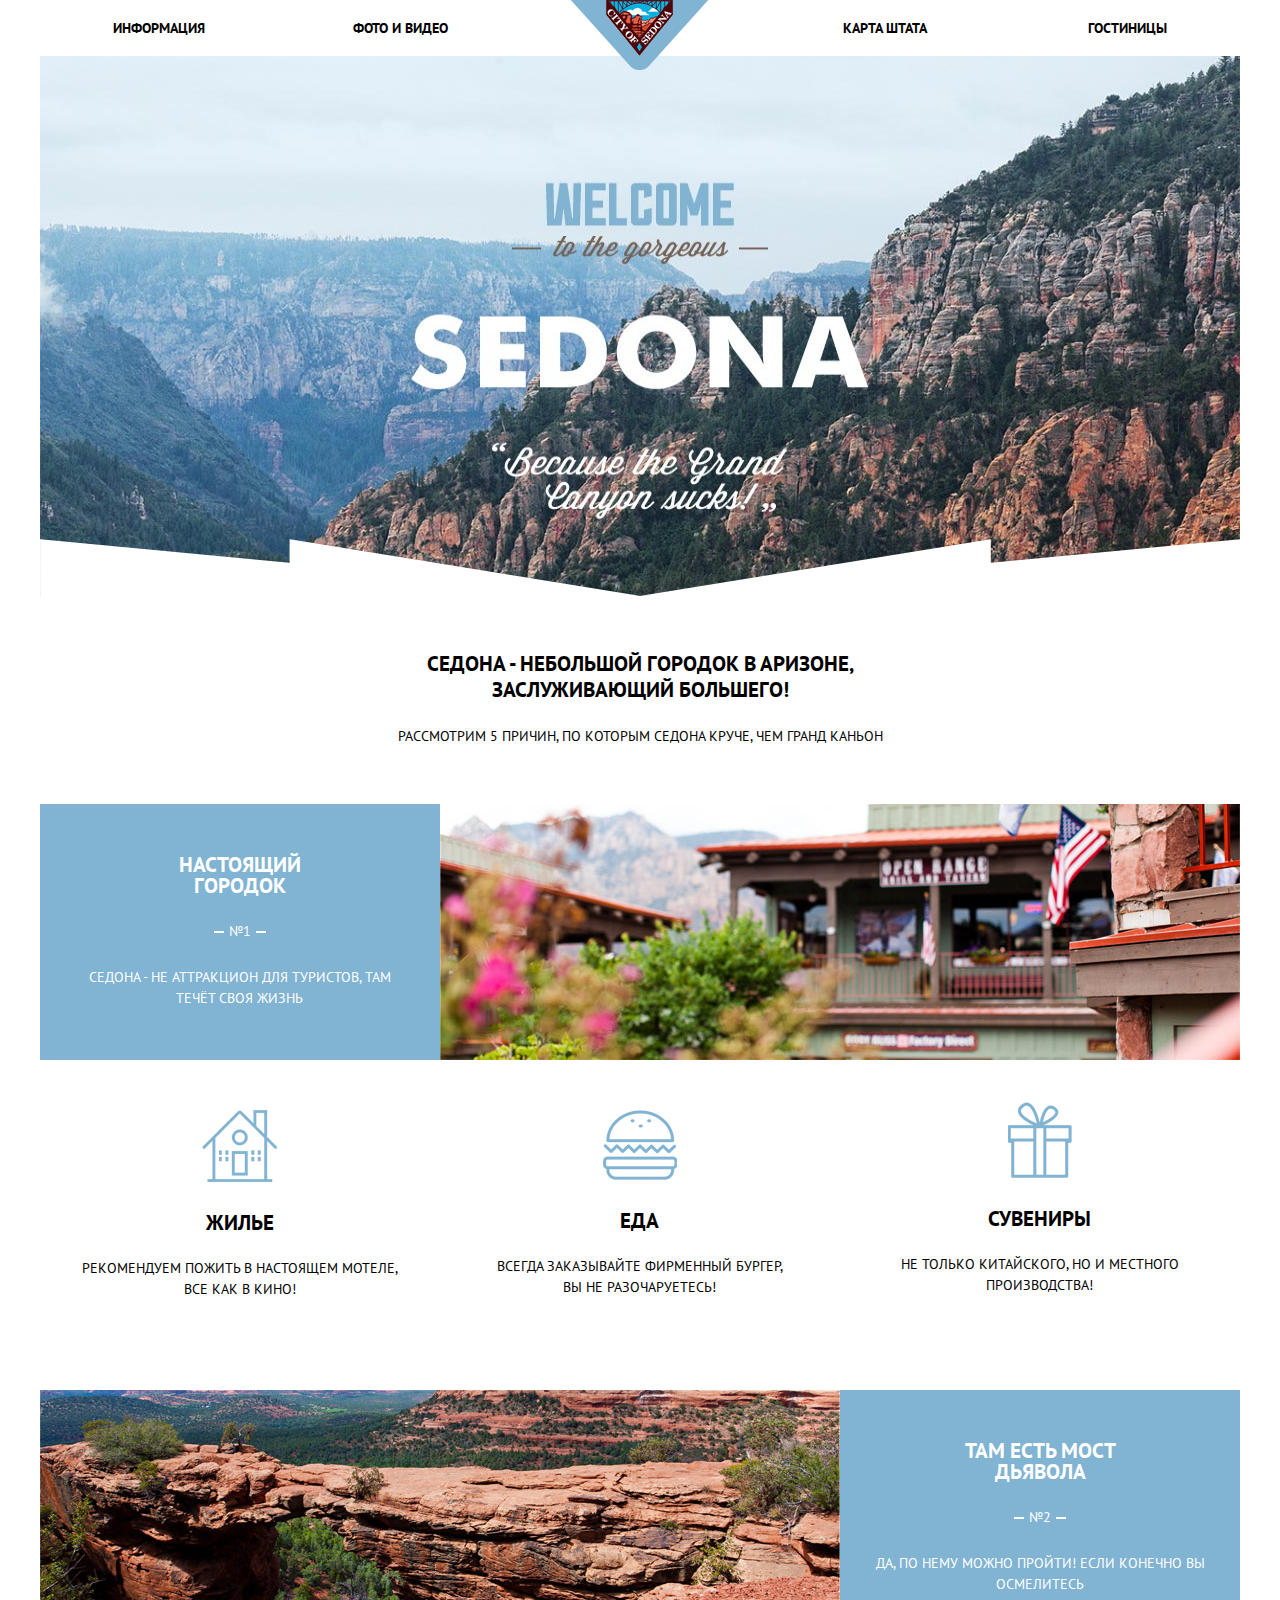
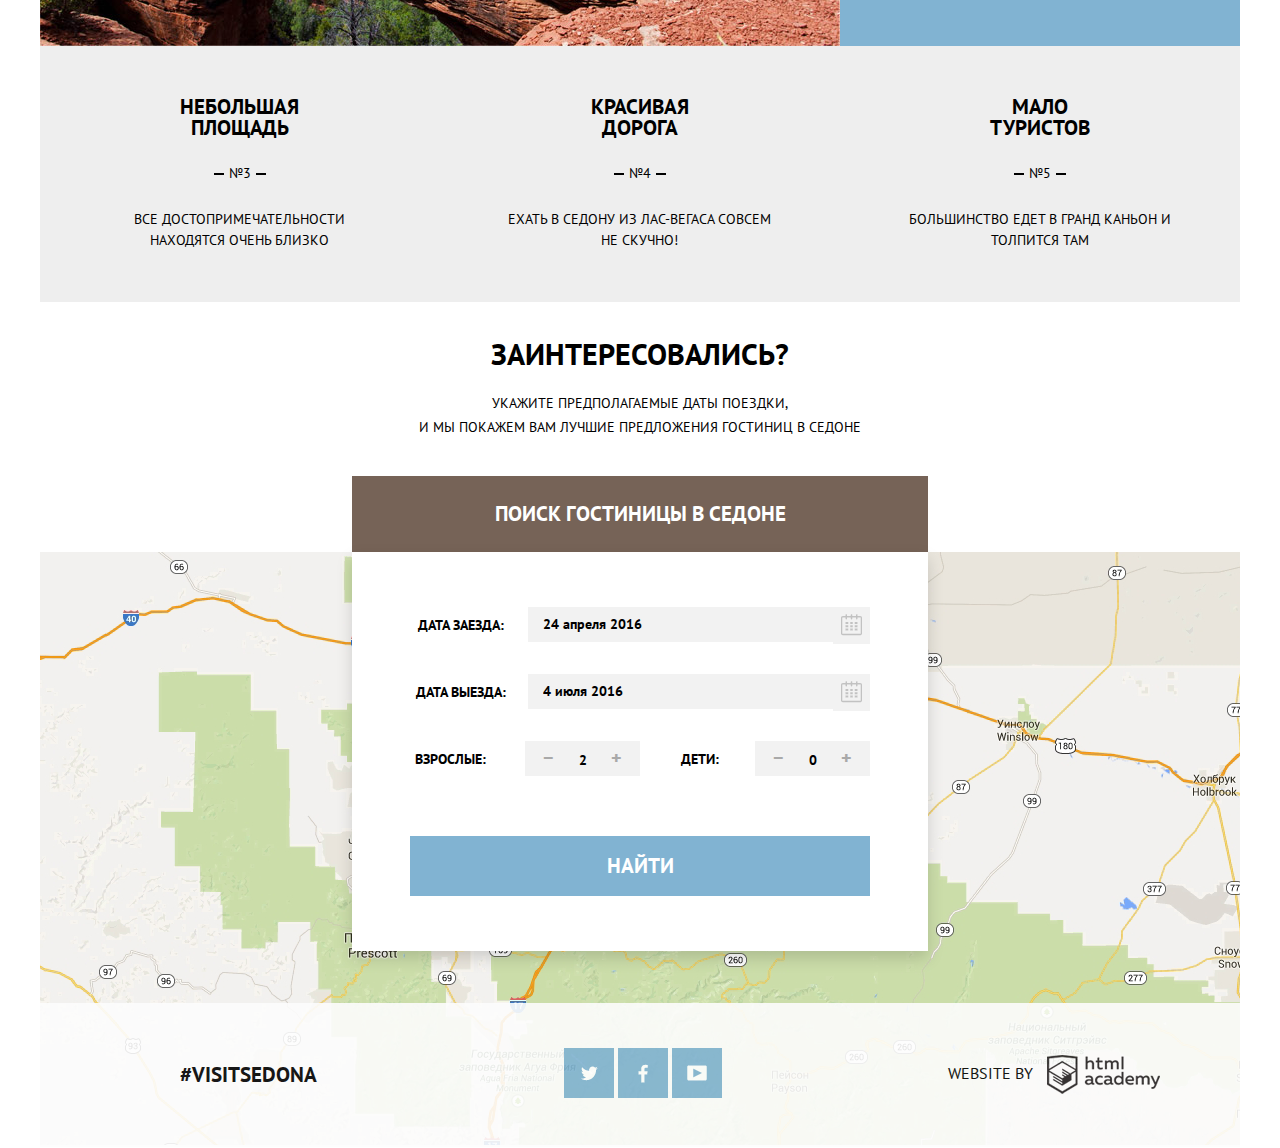
==== index.html @ 9f989c78 "Добавлены декоративные элементы для hotels.html" ====
<!DOCTYPE html>
<html lang="ru">

<head>
  <meta charset="utf-8">
  <title>Sedona</title>
  <link href="https://fonts.googleapis.com/css?family=Open+Sans|PT+Sans" rel="stylesheet">
  <link rel="stylesheet" href="css/normalize.css">
  <link rel="stylesheet" href="css/style.css">
</head>

<body>
  <div class="page-maincontainer">
    <header>
      <div class="navigation clearfix">
        <ul>
          <li>
            <a href="#">Информация</a>
          </li>
          <li>
            <a href="#">Фото и видео</a>
          </li>
          <li>
            <a href="hotels.html">Гостиницы</a>
          </li>
          <li>
            <a href="#">Карта штата</a>
          </li>
        </ul>
      </div>
      <div class="top-logo">
        <a href="index.html" title="Sedona">
          <img src="img/top-logo.png" width="138" height="70" alt="Sedona">
        </a>
      </div>
    </header>

    <main>
      <div class="sedona-bg">
        <img class="main-bg" src="img/bg-sedona.jpg" alt="Sedona" width="1200" height="540">
        <div class="white-mask">
          <img src="img/white-mask.png" alt="" width="1200" height="57">
        </div>
      </div>
      <div class="container">
        <h1>Седона - небольшой городок в Аризоне, заслуживающий большего!</h1>
        <p>Рассмотрим 5 причин, по которым Седона круче, чем Гранд Каньон</p>
      </div>

      <div class="reasons-block">
        <div class="row clearfix">
          <div class="block city-block">
            <h2>Настоящий городок</h2>
                <div class="reason">
                    <span class="res-number">№1</span>
                </div>
            <p>Седона - не аттракцион для туристов, там течёт своя жизнь</p>
          </div>
          <div class="city-pic">

            <img src="img/true-city.jpg" alt="Ture City" width="800" height="256">
          </div>
        </div>

        <div class="row clearfix">
          <div class="block app-block">
            <h2>Жилье</h2>
            <p>Рекомендуем пожить в настоящем мотеле, все как в кино!</p>
          </div>
          <div class="block food-block">
            <h2>Еда</h2>
            <p>Всегда заказывайте фирменный бургер, Вы не разочаруетесь!</p>
          </div>
          <div class="block memento-block">
            <h2>Сувениры</h2>
            <p>Не только китайского, но и местного производства!</p>
          </div>
        </div>

        <div class="row clearfix">
          <div class="bridge-pic">
            <img src="img/bridge.jpg" alt="Devil's bridge" width="800" height="256">
          </div>
          <div class="block devil-block">
            <h2>Там есть мост дьявола</h2>
            <div class="reason">
                    <span class="res-number">№2</span>
                </div>
            <p>Да, по нему можно пройти! Если конечно Вы осмелитесь</p>
          </div>
        </div>

        <div class="row clearfix block-gray">
          <div class="block reason-3">
            <h2>Небольшая площадь</h2>
            <div class="reason">
                    <span class="res-number">№3</span>
                </div>
            <p>Все достопримечательности находятся очень близко</p>
          </div>
          <div class="block reason-4">
            <h2>Красивая дорога</h2>
            <div class="reason">
                    <span class="res-number">№4</span>
                </div>
            <p>Ехать в Седону из Лас-Вегаса совсем не скучно!</p>
          </div>
          <div class="block reason-5">
            <h2>Мало туристов</h2>
            <div class="reason">
                    <span class="res-number">№5</span>
                </div>
            <p>Большинство едет в Гранд Каньон и толпится там</p>
          </div>
        </div>
      </div>

      <div class="search-form">
        <h2>Заинтересовались?</h2>
        <p>Укажите предполагаемые даты поездки,
          <br> и мы покажем вам лучшие предложения гостиниц в Седоне</p>
        <div class="form">
          <a class="search-btn" href="#">Поиск гостиницы в Седоне</a>
          <div class="true-form ">
            <form action="#" method="post">
              <div class="arrival clearfix">
                <label for="arriv">Дата заезда:</label>
                <div class="calendar"></div>
                <input id="arriv" type="number" placeholder="24 апреля 2016">
                
              </div>
              <div class="departure clearfix">
                <label for="depart">Дата выезда:</label>
                <div class="calendar"></div>
                <input id="depart" type="number" placeholder="4 июля 2016">
              </div>
              <div class="type-blck clearfix">
                <div class="left-type clearfix">
                  <label for="adult">Взрослые:</label>
                  <div class="number-block">
                    <button class="minus" type="button">&minus;</button>
                    <input id="adult" type="number" placeholder="2">
                    <button class="plus" type="button">&plus;</button>
                  </div>
                </div>
                <div class="right-type">
                  <label for="child">Дети:</label>
                  <div class="number-block">
                    <button class="minus" type="button">&minus;</button>
                    <input id="child" type="number" placeholder="0">
                    <button class="plus" type="button">&plus;</button>
                  </div>
                </div>
              </div>
              <input type="submit" value="Найти">
            </form>
          </div>
        </div>
      </div>
      <div class="map">
        <img src="img/map.png" alt="Sedona-map" width="1200" height="593">
      </div>
    </main>

    <footer>
      <div class="pos-block">
        <div class="fot-block visit">
          <a href="index.html">#visitsedona</a>
        </div>
        <div class="fot-block social">
          <a class="soc-btn twit" href="#" title="Twitter"></a>
          <a class="soc-btn face" href="#" title="Facebook"></a>
          <a class="soc-btn you" href="#" title="Youtube"></a>
        </div>
        <div class="fot-block dev-team">
          <span class="web-by">Website by</span>
          <a href="https://htmlacademy.ru/">
            <img src="img/academy-logo.png" alt="html academy" width="113" height="39">
          </a>
        </div>
      </div>
    </footer>


</body>

</html>
---- css/style.css ----
body,
h1,
h2,
h3 {
  color: #000;
  text-transform: uppercase;
  font-family: 'PT Sans', "Helvetica", "Arial", sans-serif;
}

ul {
  padding: 0;
  margin: 0;
}


/*Верхняя панель навигации*/

.page-maincontainer {
  width: 1200px;
  margin: 0 auto;
}

header {
  background: #ffffff;
  position: relative;
  h
}

.navigation ul {
  padding: 0;
  margin: 0;
}

.navigation li {
  list-style: none;
  display: inline-block;
  padding-top: 15px;
  padding-bottom: 15px;
}

.navigation li:nth-child(1),
.navigation li:nth-child(2) {
  width: 240px;
  float: left;
  text-align: left;
}

.navigation li:nth-child(3),
.navigation li:nth-child(4) {
  width: 240px;
  float: right;
  text-align: right;
}

.navigation li:first-child {
  margin-left: 73px;
}

.navigation li:nth-child(3) {
  margin-right: 73px;
}

.navigation a {
  font-size: 14px;
  line-height: 26px;
  color: #000;
  text-decoration: none;
  font-weight: bold;
}

.navigation a:hover {
  color: #81b3d2;
}

.navigation a:active {
  color: #b2b2b2
}

header .top-logo {
  position: absolute;
  top: 0;
  left: 50%;
  margin-left: -69px;
  z-index: 2;
}


/*Оформление основного блока*/

.sedona-bg {
  position: relative;
  width: 100%;
  height: 540px;
}

.sedona-bg .main-bg {
  width: 100%;
  height: 540px;
}

.sedona-bg .white-mask {
  position: absolute;
  bottom: 0px;
  width: 100%;
  height: 57px;
  z-index: 23;
}

.container {
  width: 100%;
  text-align: center;
  margin-top: 55px;
  margin-bottom: 55px;
}

.container h1 {
  font-size: 21px;
  line-height: 26px;
  width: 500px;
  margin: 0 auto;
  margin-bottom: 20px;
}

.container p {
  font-size: 14px;
  line-height: 26px;
}

.row {
  width: 100%;
}

.clearfix::after {
  content: "";
  display: table;
  clear: both;
}

.block {
  width: 33.33%;
  float: left;
  text-align: center;
  min-height: 256px;
}

.city-block {
  width: 33.33%;
  float: left;
  text-align: center;
  background-color: #81b3d2;
  color: #fff;
  min-height: 256px;
}

.block h2 {
  width: 150px;
  font-size: 21px;
  line-height: 21px;
  margin: 0 auto;
  margin-top: 50px;
  margin-bottom: 25px;
}

.app-block h2::before,
.food-block h2::before,
.memento-block h2::before {
  content: '';
  display: block;
  margin: 0 auto;
  margin-bottom: 30px;
  vertical-align: middle;
}

.app-block h2::before {
  width: 75px;
  height: 72px;
  background-image: url(../img/house.png);
}

.food-block h2::before {
  width: 74px;
  height: 70px;
  background-image: url(../img/burger.png);
}

.memento-block h2::before {
  width: 64px;
  height: 76px;
  background-image: url(../img/souvenir.png);
}

.memento-block h2 {
  margin-top: 42px;
}

.app-block {
  margin-bottom: 74px;
}

.city-block h2 {
  color: #fff;
  margin-top: 50px;
}

.block .reason {
  margin-bottom: 25px;
  font-size: 14px;
  line-height: 21px;
}

.reason .res-number {
  position: relative;
  display: inline;
  margin: 0px;
  padding: 0px 5px;
}

.reason .res-number::before,
.reason .res-number::after {
  content: '';
  position: absolute;
  top: 50%;
  height: 2px;
  width: 10px;
  background-color: #fff;
}

.reason .res-number::before {
  right: 100%;
}

.reason .res-number::after {
  left: 100%;
}

.reason-3 .res-number::after,
.reason-3 .res-number::before {
  background-color: #000;
}

.reason-4 .res-number::after,
.reason-4 .res-number::before {
  background-color: #000;
}

.reason-5 .res-number::after,
.reason-5 .res-number::before {
  background-color: #000;
}

.block p {
  width: 330px;
  font-size: 14px;
  line-height: 21px;
  margin: 0 auto;
}

.city-pic {
  float: right;
  width: 66.67%;
  height: 256px;
}

.bridge-pic {
  float: left;
  width: 66.66%;
  height: 256px;
}

.devil-block {
  width: 33.33%;
  float: right;
  background-color: #81b3d2;
  color: #fff;
  min-height: 256px;
}

.devil-block h2 {
  width: 160px;
  color: #fff;
}

.reason-3 p {
  width: 220px;
}

.reason-4 p {
  width: 270px;
}

.food-block p {
  width: 295px;
}

.block-gray {
  background-color: #eeeeee;
}


/*Оформление формы поиска на главной странице*/

.search-form {
  text-align: center;
  margin-top: 40px;
}

.search-form h2 {
  font-size: 30px;
  line-height: 24px;
}

.search-form p {
  font-size: 14px;
  line-height: 24px;
  margin-bottom: 37px;
}

.form {
  position: relative;
  width: 576px;
  margin: 0 auto;
}

.search-btn {
  display: block;
  width: 100%;
  text-decoration: none;
  font-size: 21px;
  line-height: 26px;
  background: #766357;
  font-weight: bold;
  color: #fff;
  padding-top: 25px;
  padding-bottom: 25px;
}

.true-form {
  position: absolute;
  top: 76px;
  width: 100%;
  background-color: #ffffff;
  box-shadow: 0 7px 15px rgba(0, 1, 1, 0.15);
}

.hidden {
  position: absolute;
  top: -99999px;
}

.true-form form {
  display: block;
  width: 460px;
  margin: 0 auto;
  padding-top: 55px;
  padding-bottom: 55px;
}

.arrival,
.departure,
.type-blck {
  display: inline-block;
  width: 100%;
  margin: 0;
  padding: 0;
  font-size: 14px;
  line-height: 26px;
  font-weight: bold;
  margin-bottom: 30px;
  vertical-align: middle;
}

.arrival label,
.departure label {
  float: left;
  width: 101px;
  margin-top: 5px;
}

button,
input {
  font-family: 'PT Sans', "Helvetica", "Arial", sans-serif;
  padding: 0;
  margin: 0;
}

.arrival input[type=number],
.departure input[type=number] {
  float: right;
  width: 290px;
  height: 35px;
  font-weight: bold;
  color: #000;
  background-color: #f2f2f2;
  border: none;
  padding-left: 15px;
}

.calendar {
  float: right;
  width: 25px;
  height: 37px;
  background-color: #f2f2f2;
  background-image: url("../img/calendar.png");
  background-repeat: no-repeat;
  background-position: 50% 50%;
  padding-right: 12px;
}

input[type=number]::-webkit-input-placeholder {
  color: #000;
  font-weight: bold;
}

input::-webkit-outer-spin-button,
input::-webkit-inner-spin-button {
  -webkit-appearance: none;
  margin: 0;
}

input[type='number'] {
  -moz-appearance: textfield;
}

.type-blck {
  width: 100%;
}

.left-type,
.right-type {
  width: 230px;
}

.left-type {
  float: left;
}

.right-type {
  float: right;
}

.left-type label {
  width: 80px;
  float: left;
  margin-top: 5px;
}

.left-type .number-block {
  margin-left: 35px;
}

.right-type label {
  float: left;
  width: 80px;
  margin-top: 5px;
  margin-left: 20px;
}

.right-type .number-block {
  margin-left: 15px;
  float: right;
}

.minus,
.plus {
  width: 30px;
  font-size: 20px;
  line-height: 26px;
  font-weight: bold;
  color: #a9a9a9;
  cursor: pointer;
  border: none;
  background-color: #f2f2f2;
  height: 35px;
}

.type-blck .number-block {
  display: inline-block;
  width: 115px;
  height: 35px;
  background-color: #f2f2f2;
}

.number-block input[type=number] {
  width: 30px;
  height: 30px;
  border: none;
  background-color: #f2f2f2;
  text-align: center;
}

input[type=submit] {
  display: block;
  width: 100%;
  font-size: 21px;
  line-height: 26px;
  font-weight: bold;
  background-color: #81b3d2;
  color: #ffffff;
  border: none;
  padding-top: 17px;
  padding-bottom: 17px;
  text-transform: uppercase;
  cursor: pointer;
  margin-top: 30px;
}


/*Подвал*/

footer {
  position: relative;
}

.pos-block {
  position: absolute;
  top: -145px;
  background-color: #fdfdfd;
  opacity: 0.9;
  width: 100%;
  padding-top: 25px;
  padding-bottom: 25px;
}

.fot-block {
  width: 240px;
  display: inline-block;
  vertical-align: middle;
  margin: 0 auto;
  padding-top: 20px;
  padding-bottom: 20px;
  margin-left: 140px;
}

.visit a {
  font-size: 21px;
  line-height: 26px;
  font-weight: bold;
  color: #000;
  text-decoration: none;
}

.fot-block .soc-btn {
  display: inline-block;
  width: 50px;
  height: 50px;
  background-color: #81b3d2;
}

.twit {
  background-image: url(../img/tw-icon.png);
  background-repeat: no-repeat;
  background-position: 50% 50%;
}

.face {
  background-image: url(../img/face-icon.png);
  background-repeat: no-repeat;
  background-position: 50% 50%;
}

.you {
  background-image: url(../img/you-icon.png);
  background-repeat: no-repeat;
  background-position: 50% 50%;
}

.dev-team img {
  vertical-align: middle;
  margin-left: 10px;
}


/*Оформление второй страницы*/


/*Форма поиска*/

.search-hotel {
  width: 100%;
  background: #000 url("../img/hotels-bgn.jpg") no-repeat;
  color: #fff;
    padding-top: 15px;
    padding-bottom: 15px;
}

.search-hotel .inf-block,
.search-hotel .residence-block {
  float: left;
  width: 160px;
  margin-left: 73px;
}

.search-hotel p {
  font-size: 16px;
  line-height: 21px;
  font-weight: bold;
}

.search-hotel label {
  font-size: 14px;
  line-height: 21px;
}

.inf-block label,
.residence-block label {
  position: relative;
  display: block;
  margin-bottom: 10px;
  padding-left: 35px;
}

.search-hotel .residence-block {
  margin-left: 80px;
}

.search-hotel input[type=checkbox] {
    display: none;
}

 .search-hotel input[type=checkbox]+.indicator::before {
    content: '';
    position: absolute;
    left: 0;
     top: -1px;
    width: 25px;
    height: 25px;
    background-image: url("../img/chkbox.png");
    background-repeat: no-repeat;
}

.search-hotel input[type=checkbox]:checked +.indicator::before {
    background-image: url("../img/chkbox-chkd.png");
}



/*Форма отображения цен*/

.right-part {
  float: right;
  width: 330px;
  margin-right: 73px;
}

.price-for-day p {
    font-size: 16px;
    line-height: 21px;
    font-weight: 600;
    margin-bottom: 9px;
}

.from-to {
    position: relative;
    height: 36px;
    margin-bottom: 20px;
    font-size: 0;
    border: 2px solid #ffffff;
    border-radius: 2px;
}

.from-to::after {
    content: '';
    position: absolute;
    width: 2px;
    height: 22px;
    background-color: #ffffff;
    top: 50%;
    left: 50%;
    transform: translate(-50%, -50%)
}

.from-to label {
    display: inline-block;
    font-size: 14px;
    line-height: 38px;
    vertical-align: top;
    cursor: pointer;
    width: 90px;
    padding-left: 65px;
}

.from-to input {
    width: 50px;
    margin: 0;
    color: inherit;
    font: inherit;
    background: none;
    border: none;
    outline: none;
}

/*Slider*/

.slider {
    position: relative;
    margin-bottom: 32px;
}

.slider .rail {
    height: 2px;
    background-color: rgba(255, 255, 255, 0.3);
}

.slider .bar {
    width: 80%;
    height: 2px;
    background-color: #ffffff;
}

.circle {
    position: absolute;
    top: -9px;
    width: 4px;
    height: 4px;
    background: #ababab;
    border: 8px solid #ffffff;
    border-radius: 50%;
    box-shadow: 0 2px 1px 0 rgba(0, 1, 1, 0.2);
    cursor: pointer;
}

.circle:hover {
    background: #1e5081;
}

.min {
    left: 0;
}

.max {
    left: 80%;
}

/*Кнопка "Показать"*/

.btn-transparent {
    display: block;
    margin: 0 auto;
    padding: 6px 35px;
    font-size: 14px;
    line-height: 21px;
    color: #ffffff;
    text-transform: uppercase;
    background: transparent;
    border: 2px solid #ffffff;
    border-radius: 2px;
    outline: none;
    cursor: pointer;
}

.btn-transparent:hover {
  color: #000000;

  background: #ffffff;
}

/*Результаты поиска*/

.search-filter {
    width: 100%;
    display: inline-block;
  margin-top: 35px;
  margin-bottom: 66px;
}

.search-filter li {
  display: inline-block;
  margin: 0;
}

.search-filter ul {
    margin-left: 73px;
  margin-right: 73px;
}

.search-filter .finded {
  width: 135px;
  font-size: 21px;
  line-height: 26px;
  margin-right: 30px;
  font-weight: bold;
}

.search-filter .sorted {
    width: 100%;
    display: inline-block;
}

.sorted a {
  font-size: 12px;
  line-height: 18px;
  text-decoration: none;
  color: #b2b2b2;
  margin-left: 35px;
  border-bottom: 1px dotted #81b3d2;
}

.sorted a:hover {
  color: #81b3d2;
}

.sorted a:active {
  color: #000;
}

.sorted .chosen-one {
  border-bottom: none;
  color: #81b3d2;
}

 .switchers {
    float: right;
    width: 100px;
}

.switchers .down {
    display: inline-block;
    width: 0;
    height: 0;
    margin: 0 auto;
    margin-top: 5px;
    border: 7px solid transparent;
    border-bottom: 10px solid #cccccc;
}

.switchers .up {
    display: inline-block;
    width: 0;
    height: 0;
    margin: 0 auto;
    margin-top: 5px;
    border: 7px solid transparent;
    border-top: 10px solid #a2c7de;
}

/*Результат поиска*/

.search-result {
  padding: 0;
  margin: 0;
  margin-left: 73px;
  margin-right: 73px;
}

.search-result li {
  list-style: none;
  margin-top: 35px;
  margin-bottom: 66px;
}

.search-result .search-row {
  max-height: 90px;
}

li .hotel-img {
  float: left;
}

li .hotel-info {
  float: left;
}

li .hotel-rate {
  float: right;
}

.hotel-info {
  width: 270px;
  height: 90px;
  margin-left: 35px;
}

.hotel-info .hotel-name {
  font-size: 21px;
  line-height: 26px;
  font-weight: bold;
  margin-bottom: 5px;
}

.hotel-info .half-block {
  width: 82px;
  float: left;
}

.hotel-info .half-block-2 {
  width: 150px;
  float: right;
}

.hotel-info a {
  color: #000;
  text-decoration: none;
  font-size: 14px;
  line-height: 21px;
  font-weight: bold;
  color: #fff;
  padding: 5px 15px;
}

.hotel-info .type-app,
.hotel-info .price {
  display: block;
  font-size: 14px;
  line-height: 21px;
  color: #333;
  margin-bottom: 14px;
}

.hotel-info .more {
  background: #81b3d2;
}

.hotel-info .reserv {
  background: #766357;
}

.stars ul {
    float: right;
    width: 100px;
    padding: 0;
    margin: 0;
    margin-top: 5px;
    text-align: right;
    margin-bottom: 35px;
}

.stars li {
    display: inline-block;
    list-style: none;
    padding: 0;
    margin: 0;
}

.star {
   width: 20px;
    height: 20px;
    background-image: url("../img/star.png");
    background-repeat: no-repeat;
}

.raiting {
    width: 100px;
    height: 20px;
    padding: 6px 15px;
    background-color: #f2f2f2;
    color: #666666;
}
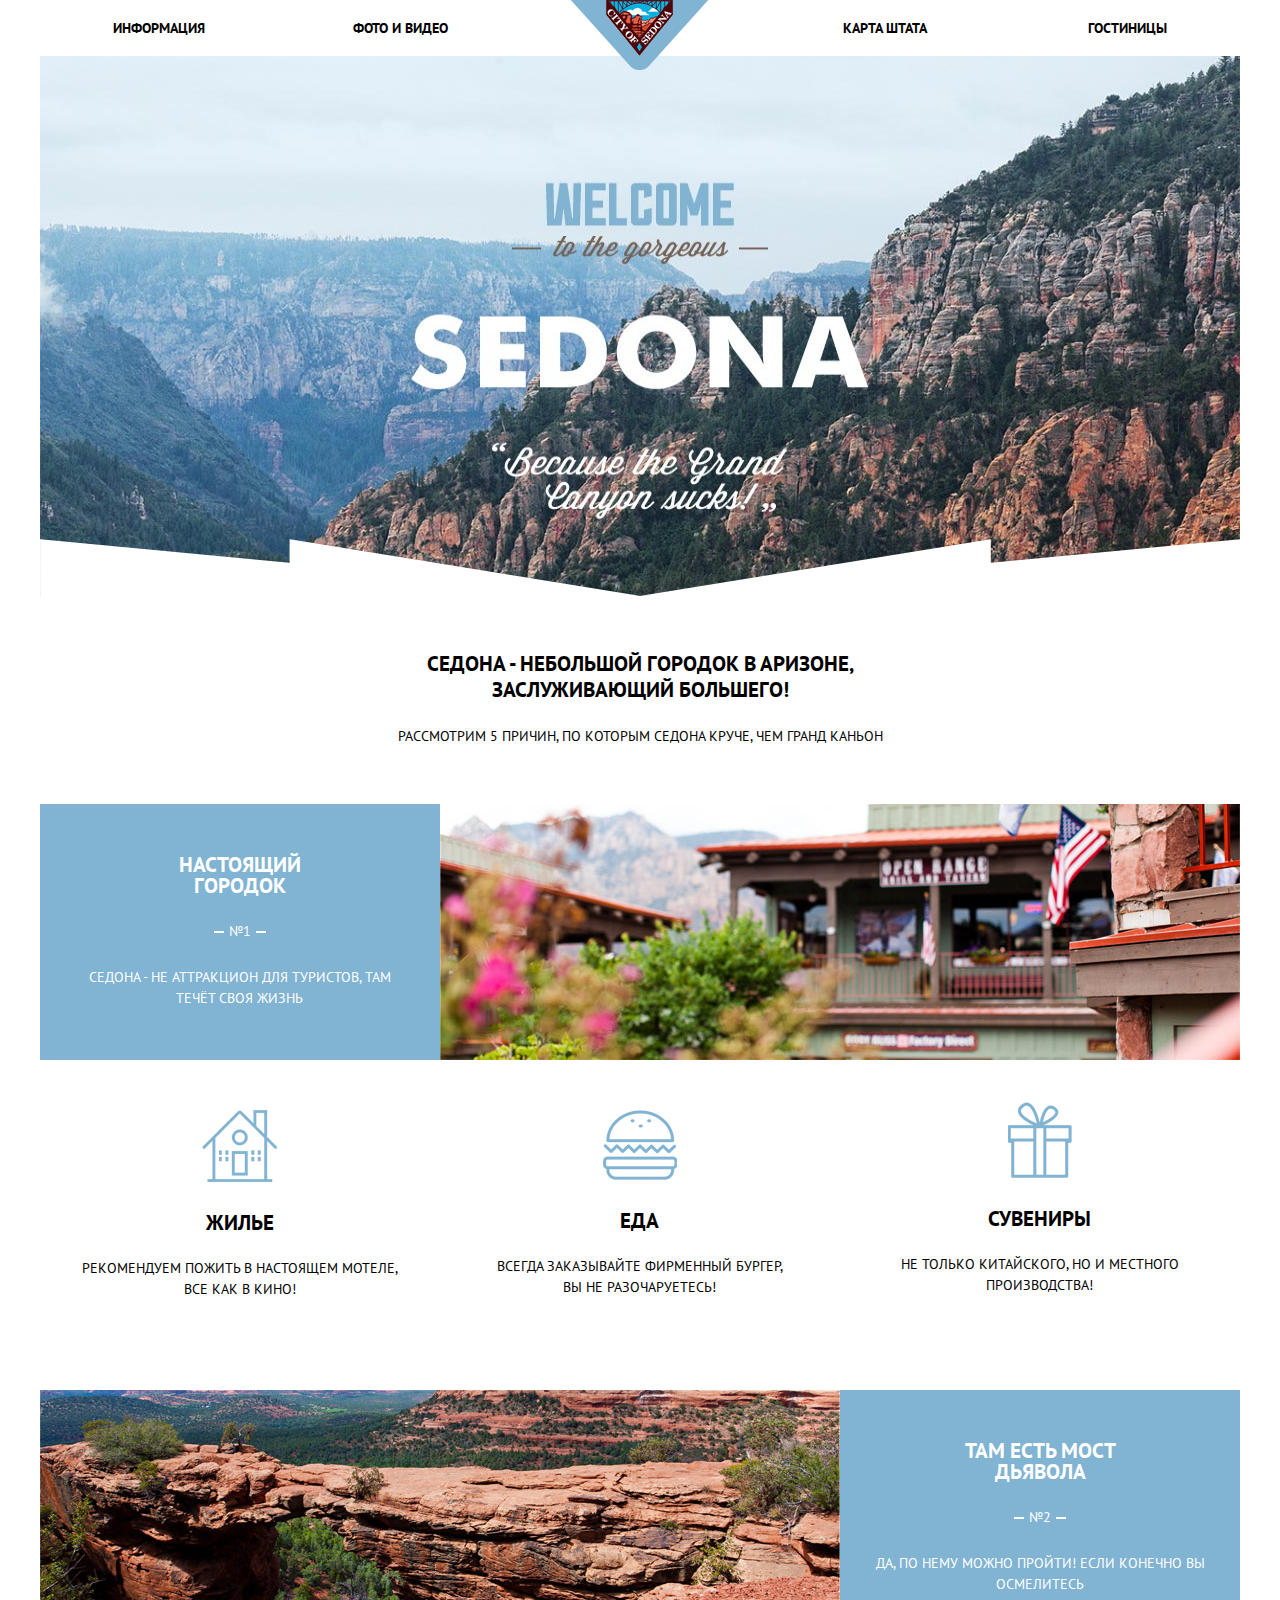
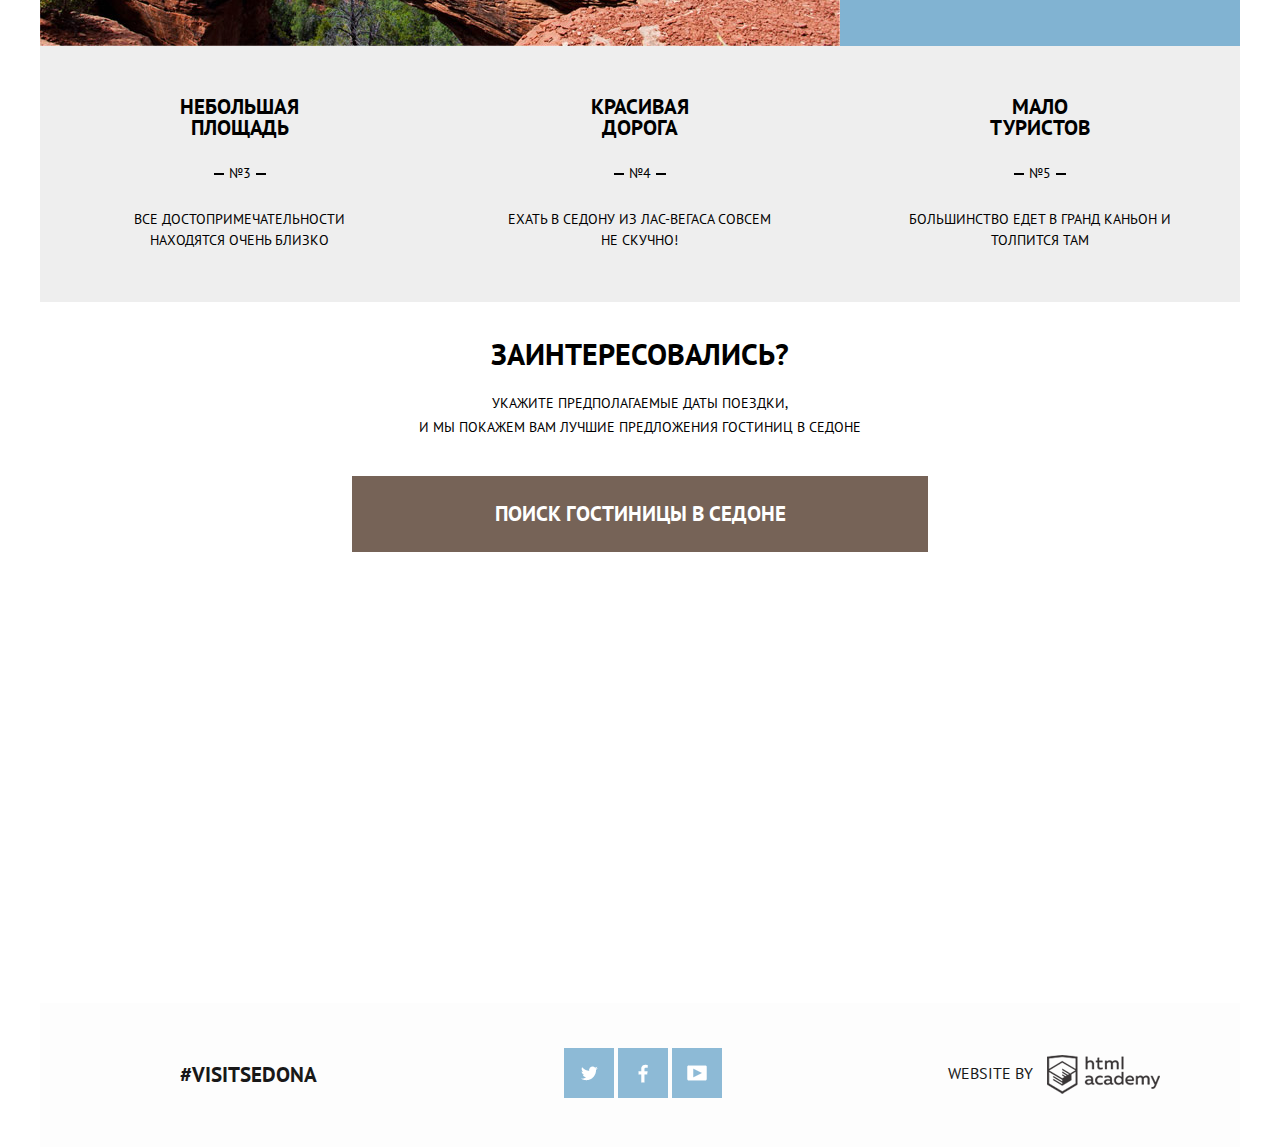
==== commit 0ca9ab61: "Добавлены спрайты, визуальные и логические изменения." ====
--- a/index.html
+++ b/index.html
@@ -51,9 +51,9 @@
         <div class="row clearfix">
           <div class="block city-block">
             <h2>Настоящий городок</h2>
-                <div class="reason">
-                    <span class="res-number">№1</span>
-                </div>
+            <div class="reason">
+              <span class="res-number">№1</span>
+            </div>
             <p>Седона - не аттракцион для туристов, там течёт своя жизнь</p>
           </div>
           <div class="city-pic">
@@ -84,8 +84,8 @@
           <div class="block devil-block">
             <h2>Там есть мост дьявола</h2>
             <div class="reason">
-                    <span class="res-number">№2</span>
-                </div>
+              <span class="res-number">№2</span>
+            </div>
             <p>Да, по нему можно пройти! Если конечно Вы осмелитесь</p>
           </div>
         </div>
@@ -94,22 +94,22 @@
           <div class="block reason-3">
             <h2>Небольшая площадь</h2>
             <div class="reason">
-                    <span class="res-number">№3</span>
-                </div>
+              <span class="res-number">№3</span>
+            </div>
             <p>Все достопримечательности находятся очень близко</p>
           </div>
           <div class="block reason-4">
             <h2>Красивая дорога</h2>
             <div class="reason">
-                    <span class="res-number">№4</span>
-                </div>
+              <span class="res-number">№4</span>
+            </div>
             <p>Ехать в Седону из Лас-Вегаса совсем не скучно!</p>
           </div>
           <div class="block reason-5">
             <h2>Мало туристов</h2>
             <div class="reason">
-                    <span class="res-number">№5</span>
-                </div>
+              <span class="res-number">№5</span>
+            </div>
             <p>Большинство едет в Гранд Каньон и толпится там</p>
           </div>
         </div>
@@ -127,7 +127,7 @@
                 <label for="arriv">Дата заезда:</label>
                 <div class="calendar"></div>
                 <input id="arriv" type="number" placeholder="24 апреля 2016">
-                
+
               </div>
               <div class="departure clearfix">
                 <label for="depart">Дата выезда:</label>
@@ -158,7 +158,9 @@
         </div>
       </div>
       <div class="map">
-        <img src="img/map.png" alt="Sedona-map" width="1200" height="593">
+        <iframe src="https://www.google.com/maps/embed?pb=!1m18!1m12!1m3!1d724095.3086625899!2d-111.70901469283838!3d35.0089077910318!2m3!1f0!2f0!3f0!3m2!1i1024!2i768!4f13.1!3m3!1m2!1s0x872da132f942b00d%3A0x5548c523fa6c8efd!2z0KHQtdC00L7QvdCwLCDQkNGA0LjQt9C-0L3QsCA4NjMzNiwg0KHQqNCQ!5e0!3m2!1sru!2sru!4v1479752582556" width="1200" height="593" frameborder="0" style="border:0" allowfullscreen>
+            <img src="img/map.png" alt="Sedona-map" width="1200" height="593">
+        </iframe>
       </div>
     </main>
 
@@ -168,19 +170,36 @@
           <a href="index.html">#visitsedona</a>
         </div>
         <div class="fot-block social">
-          <a class="soc-btn twit" href="#" title="Twitter"></a>
-          <a class="soc-btn face" href="#" title="Facebook"></a>
-          <a class="soc-btn you" href="#" title="Youtube"></a>
-        </div>
+        <a class="soc-btn " href="#" title="Twitter">
+          <span class="soc-bcg twit"></span>
+        </a>
+        <a class="soc-btn" href="#" title="Facebook">
+          <span class="soc-bcg face"></span>
+        </a>
+        <a class="soc-btn" href="#" title="Youtube">
+          <span class="soc-bcg you"></span>
+        </a>
+      </div>
         <div class="fot-block dev-team">
           <span class="web-by">Website by</span>
           <a href="https://htmlacademy.ru/">
-            <img src="img/academy-logo.png" alt="html academy" width="113" height="39">
+            <div class="academy-logo"></div>
           </a>
         </div>
       </div>
     </footer>
 
+    <script>
+      var formlink = document.querySelector(".search-btn");
+      var formblock = document.querySelector(".true-form");
+        
+      formlink.addEventListener("click", function(event) {
+        event.preventDefault();
+        formblock.classList.toggle("show-up");
+      
+
+      });
+    </script>
 
 </body>
 
--- a/css/style.css
+++ b/css/style.css
@@ -74,6 +74,18 @@
 
 .navigation a:active {
   color: #b2b2b2
+}
+
+.navigation .act-nav {
+  color: #766357;
+}
+
+.navigation .act-nav:hover {
+  color: #604e43;
+}
+
+.navigation .act-nav:active {
+  color: #d6d0cc;
 }
 
 header .top-logo {
@@ -336,15 +348,31 @@
 
 .true-form {
   position: absolute;
-  top: 76px;
+  display: none;
   width: 100%;
   background-color: #ffffff;
   box-shadow: 0 7px 15px rgba(0, 1, 1, 0.15);
 }
 
-.hidden {
-  position: absolute;
-  top: -99999px;
+@keyframes bounce-up {
+  0%   {
+    transform: translateY(2000px);
+  }
+  70%  {
+    transform: translateY(20px);
+  }
+  90%  {
+    transform: translateY(5px);
+  }
+  100% {
+    transform: translateY(0);
+  }
+}
+
+.show-up {
+  display: block;
+  top: 76px;
+  animation: bounce-up 0.75s;
 }
 
 .true-form form {
@@ -391,20 +419,45 @@
   font-weight: bold;
   color: #000;
   background-color: #f2f2f2;
+  background-image: url("../img/calendar-sprite.png");
+  background-repeat: no-repeat;
   border: none;
   padding-left: 15px;
 }
 
-.calendar {
+.arrival input[type=number]:hover,
+.departure input[type=number]:hover {
+  background: #ebebeb;
+}
+
+.arrival input[type=number]:focus,
+.departure input[type=number]:focus {
+  background: #ffffff;
+  outline: none;
+  border: 1px solid #e5e5e5;
+}
+
+
+/*.calendar {
   float: right;
   width: 25px;
-  height: 37px;
+  height: 35px;
   background-color: #f2f2f2;
-  background-image: url("../img/calendar.png");
+  background-image: url("../img/calendar-sprite.png");
   background-repeat: no-repeat;
-  background-position: 50% 50%;
+  background-position: -5px -5px;
   padding-right: 12px;
 }
+
+.calendar:hover {
+    background-image: url("../img/calendar-sprite.png");
+    background-position: -67px -5px;
+}
+
+.calendar:active {
+    background-position: -36px -5px;
+}
+*/
 
 input[type=number]::-webkit-input-placeholder {
   color: #000;
@@ -473,6 +526,21 @@
   height: 35px;
 }
 
+.minus:hover,
+.plus:hover {
+  color: #000000;
+}
+
+.minus:active,
+.plus:active {
+  color: #81b3d2;
+}
+
+.minus:focus,
+.plus:focus {
+  outline: none;
+}
+
 .type-blck .number-block {
   display: inline-block;
   width: 115px;
@@ -482,10 +550,11 @@
 
 .number-block input[type=number] {
   width: 30px;
-  height: 30px;
+  height: 35px;
   border: none;
   background-color: #f2f2f2;
   text-align: center;
+  vertical-align: top;
 }
 
 input[type=submit] {
@@ -504,6 +573,17 @@
   margin-top: 30px;
 }
 
+input[type=submit]:hover {
+  background: #669ec0;
+}
+
+input[type=submit]:active {
+  background: #5496bd;
+  color: #6ca5c6;
+}
+
+
+
 
 /*Подвал*/
 
@@ -517,8 +597,6 @@
   background-color: #fdfdfd;
   opacity: 0.9;
   width: 100%;
-  padding-top: 25px;
-  padding-bottom: 25px;
 }
 
 .fot-block {
@@ -526,8 +604,8 @@
   display: inline-block;
   vertical-align: middle;
   margin: 0 auto;
-  padding-top: 20px;
-  padding-bottom: 20px;
+  padding-top: 45px;
+  padding-bottom: 45px;
   margin-left: 140px;
 }
 
@@ -541,9 +619,31 @@
 
 .fot-block .soc-btn {
   display: inline-block;
+}
+
+.social a {
+  display: block;
   width: 50px;
   height: 50px;
   background-color: #81b3d2;
+}
+
+.social a:hover {
+  background-color: #669ec0;
+}
+
+.social a:active {
+  background-color: #5496bd;
+}
+
+.soc-bcg {
+  display: block;
+  width: 50px;
+  height: 50px;
+}
+
+.soc-bcg:active {
+  opacity: 0.50;
 }
 
 .twit {
@@ -564,11 +664,29 @@
   background-position: 50% 50%;
 }
 
-.dev-team img {
+.dev-team .academy-logo {
+  display: inline-block;
+  width: 113px;
+  height: 39px;
+  background-image: url("../img/academy-sprite.png");
+  background-repeat: no-repeat;
+  background-position: -5px -5px;
   vertical-align: middle;
   margin-left: 10px;
 }
 
+.dev-team .academy-logo:hover {
+  background-image: url("../img/academy-sprite.png");
+  background-repeat: no-repeat;
+  background-position: -128px -5px;
+}
+
+.dev-team .academy-logo:active {
+  background-image: url("../img/academy-sprite.png");
+  background-repeat: no-repeat;
+  background-position: -5px -54px;
+}
+
 
 /*Оформление второй страницы*/
 
@@ -579,8 +697,8 @@
   width: 100%;
   background: #000 url("../img/hotels-bgn.jpg") no-repeat;
   color: #fff;
-    padding-top: 15px;
-    padding-bottom: 15px;
+  padding-top: 15px;
+  padding-bottom: 15px;
 }
 
 .search-hotel .inf-block,
@@ -614,24 +732,45 @@
 }
 
 .search-hotel input[type=checkbox] {
-    display: none;
-}
-
- .search-hotel input[type=checkbox]+.indicator::before {
-    content: '';
-    position: absolute;
-    left: 0;
-     top: -1px;
-    width: 25px;
-    height: 25px;
-    background-image: url("../img/chkbox.png");
-    background-repeat: no-repeat;
+  display: none;
+}
+
+.search-hotel input[type=checkbox]+.indicator::before {
+  content: '';
+  position: absolute;
+  left: 0;
+  top: -1px;
+  width: 25px;
+  height: 25px;
+  background-image: url("../img/box.png");
+  background-repeat: no-repeat;
+  background-position: -5px -5px;
+}
+
+.search-hotel input[type=checkbox]+.indicator:hover::before {
+  background-image: url("../img/box.png");
+  background-position: -37px -5px;
+}
+
+.search-hotel input[type=checkbox]:disabled +.indicator::before {
+  background-image: url("../img/box.png");
+  background-position: -68px -5px;
 }
 
 .search-hotel input[type=checkbox]:checked +.indicator::before {
-    background-image: url("../img/chkbox-chkd.png");
-}
-
+  background-image: url("../img/box-checked.png");
+  background-position: -5px -5px;
+}
+
+.search-hotel input[type=checkbox]:checked +.indicator:hover::before {
+  background-image: url("../img/box-checked.png");
+  background-position: -77px -5px;
+}
+
+.search-hotel input[type=checkbox]:checked:disabled +.indicator::before {
+  background-image: url("../img/box-checked.png");
+  background-position: -41px -5px;
+}
 
 
 /*Форма отображения цен*/
@@ -643,124 +782,127 @@
 }
 
 .price-for-day p {
-    font-size: 16px;
-    line-height: 21px;
-    font-weight: 600;
-    margin-bottom: 9px;
+  font-size: 16px;
+  line-height: 21px;
+  font-weight: 600;
+  margin-bottom: 9px;
 }
 
 .from-to {
-    position: relative;
-    height: 36px;
-    margin-bottom: 20px;
-    font-size: 0;
-    border: 2px solid #ffffff;
-    border-radius: 2px;
+  position: relative;
+  height: 36px;
+  margin-bottom: 20px;
+  font-size: 0;
+  border: 2px solid #ffffff;
+  border-radius: 2px;
 }
 
 .from-to::after {
-    content: '';
-    position: absolute;
-    width: 2px;
-    height: 22px;
-    background-color: #ffffff;
-    top: 50%;
-    left: 50%;
-    transform: translate(-50%, -50%)
+  content: '';
+  position: absolute;
+  width: 2px;
+  height: 22px;
+  background-color: #ffffff;
+  top: 50%;
+  left: 50%;
+  transform: translate(-50%, -50%)
 }
 
 .from-to label {
-    display: inline-block;
-    font-size: 14px;
-    line-height: 38px;
-    vertical-align: top;
-    cursor: pointer;
-    width: 90px;
-    padding-left: 65px;
+  display: inline-block;
+  font-size: 14px;
+  line-height: 38px;
+  vertical-align: top;
+  cursor: pointer;
+  width: 90px;
+  padding-left: 65px;
 }
 
 .from-to input {
-    width: 50px;
-    margin: 0;
-    color: inherit;
-    font: inherit;
-    background: none;
-    border: none;
-    outline: none;
-}
+  width: 50px;
+  margin: 0;
+  color: inherit;
+  font: inherit;
+  background: none;
+  border: none;
+  outline: none;
+}
+
 
 /*Slider*/
 
 .slider {
-    position: relative;
-    margin-bottom: 32px;
+  position: relative;
+  margin-bottom: 32px;
 }
 
 .slider .rail {
-    height: 2px;
-    background-color: rgba(255, 255, 255, 0.3);
+  height: 2px;
+  background-color: rgba(255, 255, 255, 0.3);
 }
 
 .slider .bar {
-    width: 80%;
-    height: 2px;
-    background-color: #ffffff;
+  width: 80%;
+  height: 2px;
+  background-color: #ffffff;
 }
 
 .circle {
-    position: absolute;
-    top: -9px;
-    width: 4px;
-    height: 4px;
-    background: #ababab;
-    border: 8px solid #ffffff;
-    border-radius: 50%;
-    box-shadow: 0 2px 1px 0 rgba(0, 1, 1, 0.2);
-    cursor: pointer;
+  position: absolute;
+  top: -9px;
+  width: 4px;
+  height: 4px;
+  background: #ababab;
+  border: 8px solid #ffffff;
+  border-radius: 50%;
+  box-shadow: 0 2px 1px 0 rgba(0, 1, 1, 0.2);
+  cursor: pointer;
 }
 
 .circle:hover {
-    background: #1e5081;
+  background: #1e5081;
 }
 
 .min {
-    left: 0;
+  left: 0;
 }
 
 .max {
-    left: 80%;
-}
+  left: 80%;
+}
+
 
 /*Кнопка "Показать"*/
 
 .btn-transparent {
-    display: block;
-    margin: 0 auto;
-    padding: 6px 35px;
-    font-size: 14px;
-    line-height: 21px;
-    color: #ffffff;
-    text-transform: uppercase;
-    background: transparent;
-    border: 2px solid #ffffff;
-    border-radius: 2px;
-    outline: none;
-    cursor: pointer;
+  display: block;
+  margin: 0 auto;
+  padding: 6px 35px;
+  font-size: 14px;
+  line-height: 21px;
+  color: #ffffff;
+  text-transform: uppercase;
+  background: transparent;
+  border: 2px solid #ffffff;
+  border-radius: 2px;
+  outline: none;
+  cursor: pointer;
 }
 
 .btn-transparent:hover {
   color: #000000;
-
   background: #ffffff;
 }
 
+
 /*Результаты поиска*/
 
 .search-filter {
-    width: 100%;
-    display: inline-block;
+  width: 100%;
+  display: inline-block;
   margin-top: 35px;
-  margin-bottom: 66px;
+  padding-bottom: 33px;
+  border-bottom: 1px solid #e5e5e5;
 }
 
 .search-filter li {
@@ -769,7 +911,7 @@
 }
 
 .search-filter ul {
-    margin-left: 73px;
+  margin-left: 73px;
   margin-right: 73px;
 }
 
@@ -782,8 +924,8 @@
 }
 
 .search-filter .sorted {
-    width: 100%;
-    display: inline-block;
+  width: 100%;
+  display: inline-block;
 }
 
 .sorted a {
@@ -808,44 +950,57 @@
   color: #81b3d2;
 }
 
- .switchers {
-    float: right;
-    width: 100px;
+.switchers {
+  float: right;
+  width: 100px;
+  text-align: right;
 }
 
 .switchers .down {
-    display: inline-block;
-    width: 0;
-    height: 0;
-    margin: 0 auto;
-    margin-top: 5px;
-    border: 7px solid transparent;
-    border-bottom: 10px solid #cccccc;
+  display: inline-block;
+  width: 0;
+  height: 0;
+  margin-top: 5px;
+  border: 7px solid transparent;
+  border-bottom: 10px solid #cccccc;
+  vertical-align: top;
+  cursor: pointer;
+}
+
+.switchers .down:hover {
+  border: 7px solid transparent;
+  border-bottom: 10px solid #000000;
+}
+
+.switchers .down:active {
+  border: 7px solid transparent;
+  border-bottom: 10px solid #81b3d2;
 }
 
 .switchers .up {
-    display: inline-block;
-    width: 0;
-    height: 0;
-    margin: 0 auto;
-    margin-top: 5px;
-    border: 7px solid transparent;
-    border-top: 10px solid #a2c7de;
-}
+  display: inline-block;
+  width: 0;
+  height: 0;
+  margin-top: 11px;
+  margin-left: 5px;
+  border: 7px solid transparent;
+  border-top: 10px solid #a2c7de;
+  vertical-align: top;
+  cursor: pointer;
+}
+
 
 /*Результат поиска*/
 
 .search-result {
   padding: 0;
   margin: 0;
-  margin-left: 73px;
-  margin-right: 73px;
 }
 
 .search-result li {
   list-style: none;
-  margin-top: 35px;
-  margin-bottom: 66px;
+  padding: 33px 73px;
+  border-bottom: 1px solid #e5e5e5;
 }
 
 .search-result .search-row {
@@ -900,6 +1055,7 @@
 .hotel-info .type-app,
 .hotel-info .price {
   display: block;
+  width: 110px;
   font-size: 14px;
   line-height: 21px;
   color: #333;
@@ -914,34 +1070,61 @@
   background: #766357;
 }
 
+.hotel-info .hotel-name:hover {
+  color: #81b3d2;
+}
+
+.hotel-info .hotel-name:active {
+  color: #b2b2b2;
+}
+
+.hotel-info .more:hover {
+  background: #669ec0;
+}
+
+.hotel-info .more:active {
+  color: #88b6d1;
+  background: #5496bd;
+}
+
+.hotel-info .reserv:hover {
+  background: #604e43;
+}
+
+.hotel-info .reserv:active {
+  color: #81746d;
+  background: #503e33;
+}
+
 .stars ul {
-    float: right;
-    width: 100px;
-    padding: 0;
-    margin: 0;
-    margin-top: 5px;
-    text-align: right;
-    margin-bottom: 35px;
+  float: right;
+  width: 100px;
+  padding: 0;
+  margin: 0;
+  margin-top: 5px;
+  text-align: right;
+  margin-bottom: 35px;
 }
 
 .stars li {
-    display: inline-block;
-    list-style: none;
-    padding: 0;
-    margin: 0;
+  display: inline-block;
+  list-style: none;
+  padding: 0;
+  margin: 0;
+  border: none;
 }
 
 .star {
-   width: 20px;
-    height: 20px;
-    background-image: url("../img/star.png");
-    background-repeat: no-repeat;
+  width: 20px;
+  height: 20px;
+  background-image: url("../img/star.png");
+  background-repeat: no-repeat;
 }
 
 .raiting {
-    width: 100px;
-    height: 20px;
-    padding: 6px 15px;
-    background-color: #f2f2f2;
-    color: #666666;
-}+  width: 100px;
+  height: 20px;
+  padding: 6px 15px;
+  background-color: #f2f2f2;
+  color: #666666;
+}
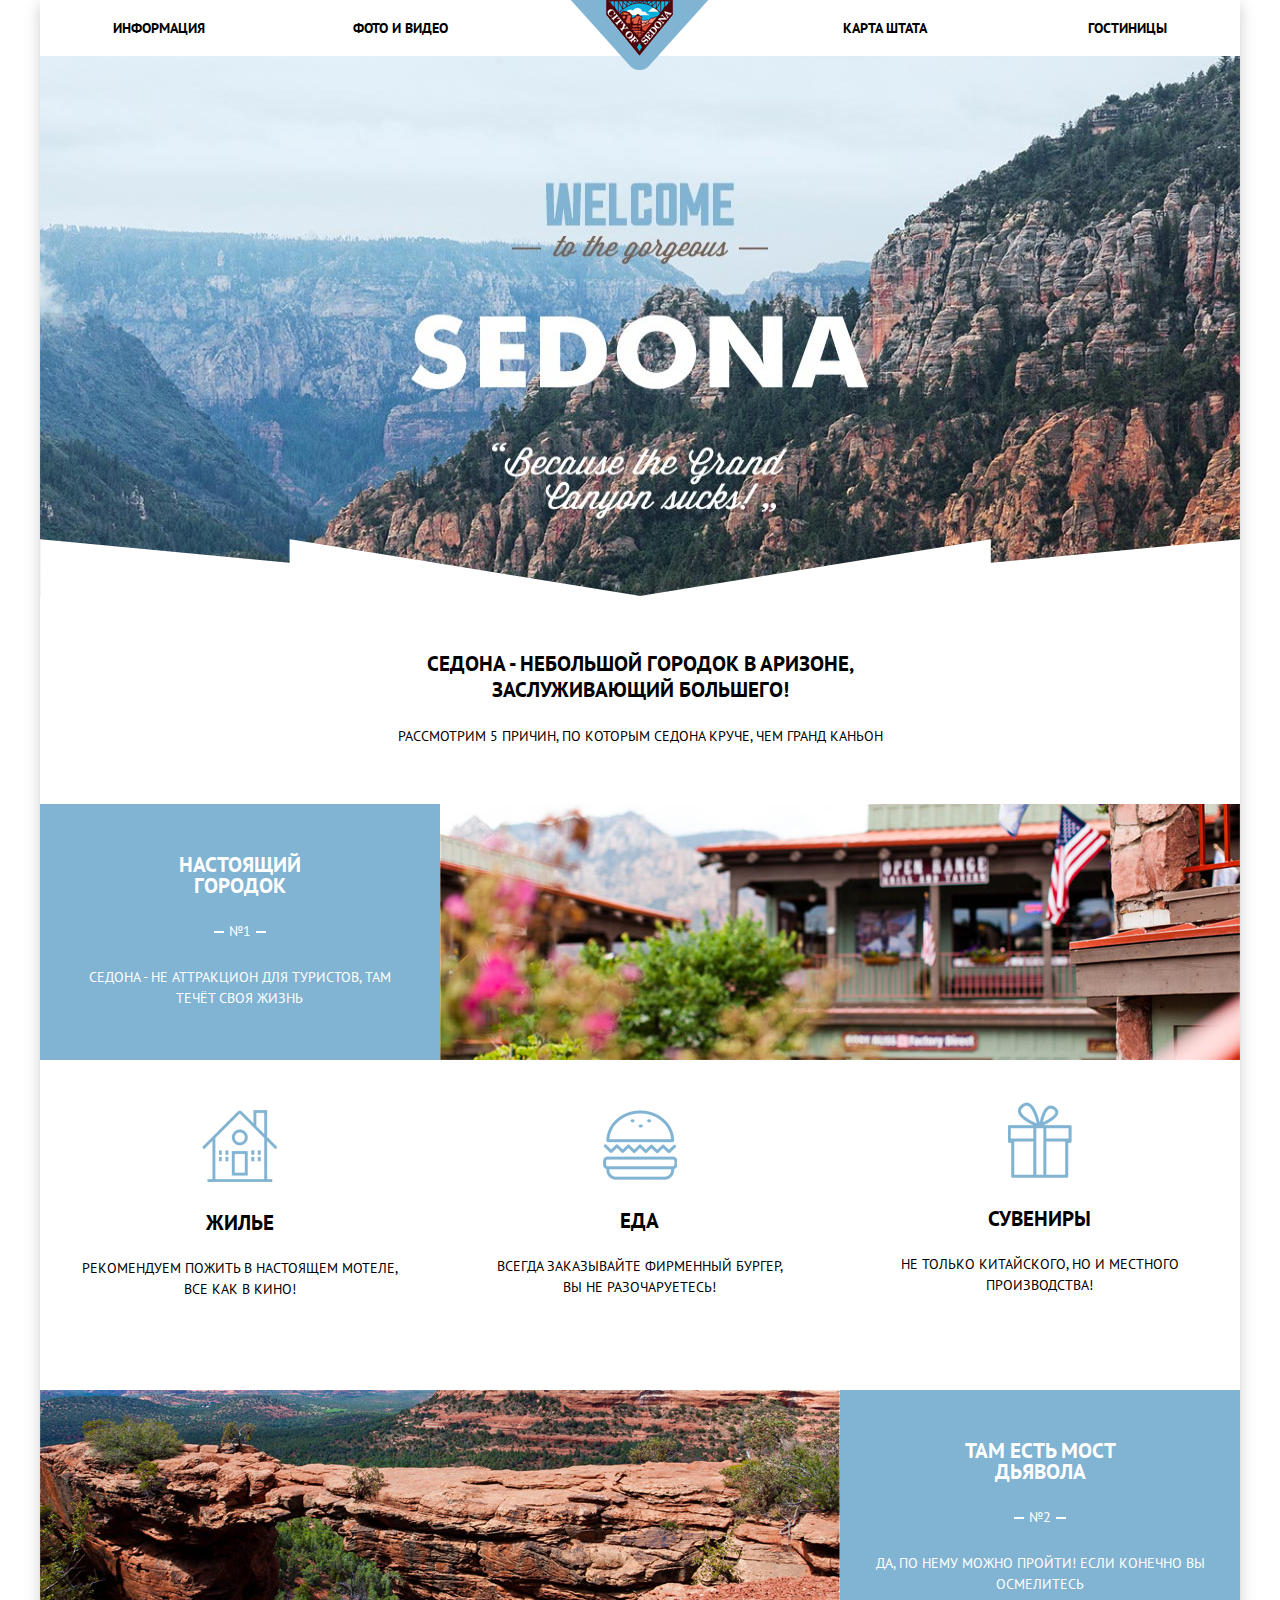
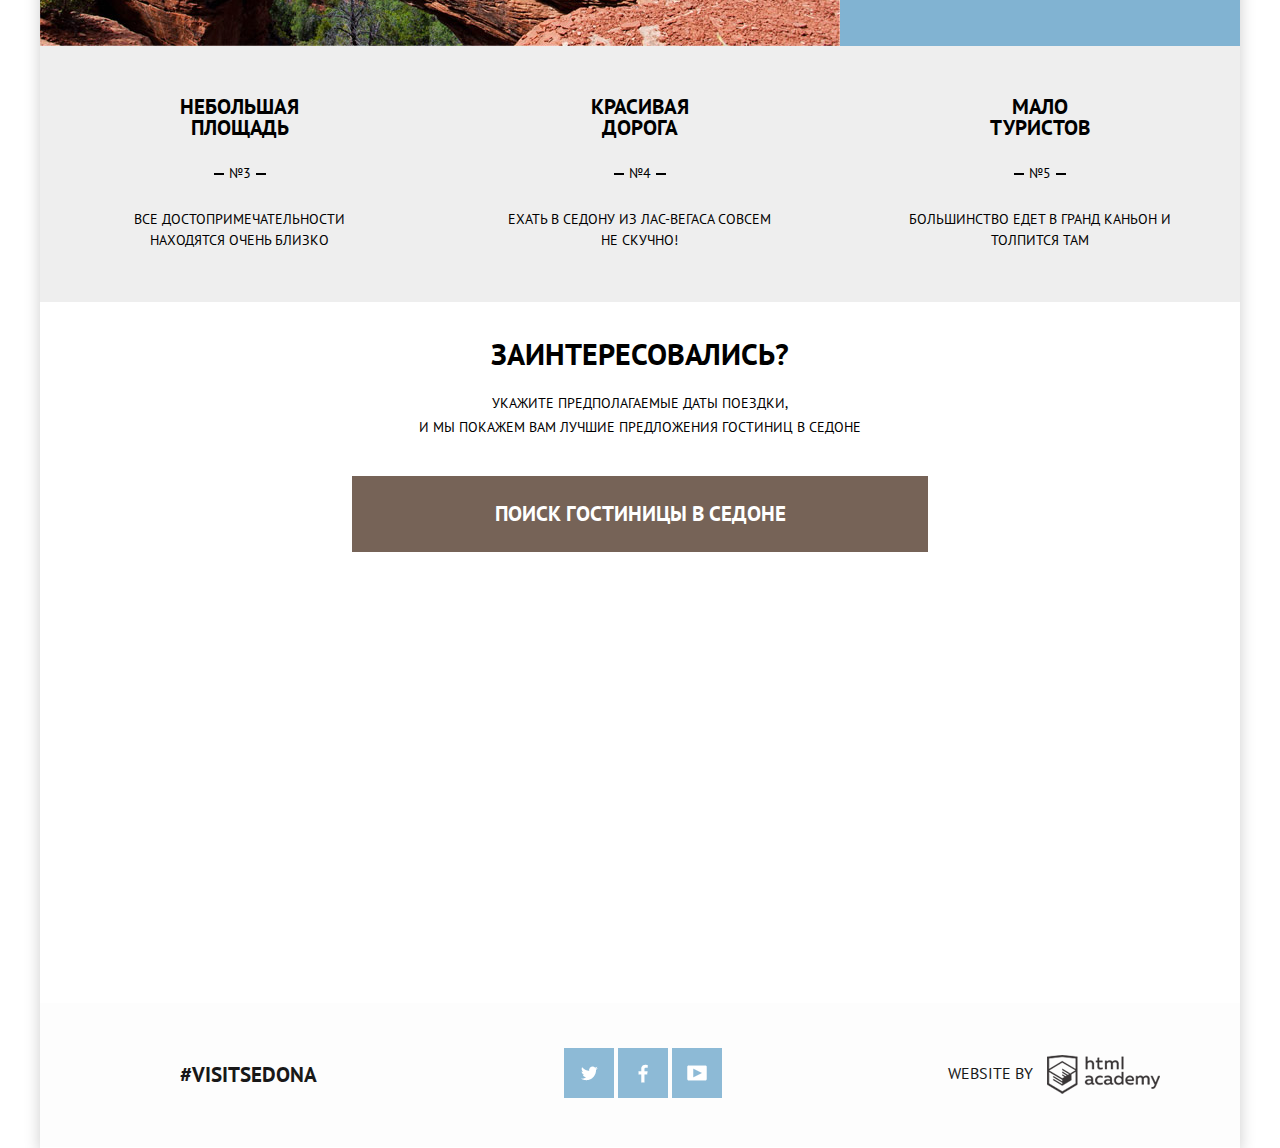
==== commit b5c1332b: "Изменения согласно рекомендациям наставника" ====
--- a/index.html
+++ b/index.html
@@ -159,7 +159,7 @@
       </div>
       <div class="map">
         <iframe src="https://www.google.com/maps/embed?pb=!1m18!1m12!1m3!1d724095.3086625899!2d-111.70901469283838!3d35.0089077910318!2m3!1f0!2f0!3f0!3m2!1i1024!2i768!4f13.1!3m3!1m2!1s0x872da132f942b00d%3A0x5548c523fa6c8efd!2z0KHQtdC00L7QvdCwLCDQkNGA0LjQt9C-0L3QsCA4NjMzNiwg0KHQqNCQ!5e0!3m2!1sru!2sru!4v1479752582556" width="1200" height="593" frameborder="0" style="border:0" allowfullscreen>
-            <img src="img/map.png" alt="Sedona-map" width="1200" height="593">
+          <img src="img/map.png" alt="Sedona-map" width="1200" height="593">
         </iframe>
       </div>
     </main>
@@ -170,37 +170,29 @@
           <a href="index.html">#visitsedona</a>
         </div>
         <div class="fot-block social">
-        <a class="soc-btn " href="#" title="Twitter">
-          <span class="soc-bcg twit"></span>
-        </a>
-        <a class="soc-btn" href="#" title="Facebook">
-          <span class="soc-bcg face"></span>
-        </a>
-        <a class="soc-btn" href="#" title="Youtube">
-          <span class="soc-bcg you"></span>
-        </a>
-      </div>
+          <a class="soc-btn" href="#" title="Twitter">
+            <span class="soc-bcg twit"></span>
+          </a>
+          <a class="soc-btn" href="#" title="Facebook">
+            <span class="soc-bcg face"></span>
+          </a>
+          <a class="soc-btn" href="#" title="Youtube">
+            <span class="soc-bcg you"></span>
+          </a>
+        </div>
         <div class="fot-block dev-team">
           <span class="web-by">Website by</span>
-          <a href="https://htmlacademy.ru/">
+          <a href="https://htmlacademy.ru/" target="_blank">
             <div class="academy-logo"></div>
           </a>
         </div>
       </div>
     </footer>
-
-    <script>
-      var formlink = document.querySelector(".search-btn");
-      var formblock = document.querySelector(".true-form");
-        
-      formlink.addEventListener("click", function(event) {
-        event.preventDefault();
-        formblock.classList.toggle("show-up");
-      
-
-      });
-    </script>
-
+    
+    <script src="js/search-form.js"></script>
+    
+  </div>
+  
 </body>
 
 </html>
--- a/css/style.css
+++ b/css/style.css
@@ -4,7 +4,7 @@
 h3 {
   color: #000;
   text-transform: uppercase;
-  font-family: 'PT Sans', "Helvetica", "Arial", sans-serif;
+  font-family: "PT Sans", "Helvetica", "Arial", sans-serif;
 }
 
 ul {
@@ -18,12 +18,12 @@
 .page-maincontainer {
   width: 1200px;
   margin: 0 auto;
+  box-shadow: 0 5px 15px rgba(0, 1, 1, 0.2);
 }
 
 header {
   background: #ffffff;
   position: relative;
-  h
 }
 
 .navigation ul {
@@ -98,6 +98,7 @@
 
 
 /*Оформление основного блока*/
+
 
 .sedona-bg {
   position: relative;
@@ -186,19 +187,19 @@
 .app-block h2::before {
   width: 75px;
   height: 72px;
-  background-image: url(../img/house.png);
+  background-image: url("../img/house.png");
 }
 
 .food-block h2::before {
   width: 74px;
   height: 70px;
-  background-image: url(../img/burger.png);
+  background-image: url("../img/burger.png");
 }
 
 .memento-block h2::before {
   width: 64px;
   height: 76px;
-  background-image: url(../img/souvenir.png);
+  background-image: url("../img/souvenir.png");
 }
 
 .memento-block h2 {
@@ -355,13 +356,13 @@
 }
 
 @keyframes bounce-up {
-  0%   {
+  0% {
     transform: translateY(2000px);
   }
-  70%  {
+  70% {
     transform: translateY(20px);
   }
-  90%  {
+  90% {
     transform: translateY(5px);
   }
   100% {
@@ -406,7 +407,7 @@
 
 button,
 input {
-  font-family: 'PT Sans', "Helvetica", "Arial", sans-serif;
+  font-family: "PT Sans", "Helvetica", "Arial", sans-serif;
   padding: 0;
   margin: 0;
 }
@@ -414,50 +415,31 @@
 .arrival input[type=number],
 .departure input[type=number] {
   float: right;
-  width: 290px;
+  width: 330px;
   height: 35px;
   font-weight: bold;
   color: #000;
   background-color: #f2f2f2;
   background-image: url("../img/calendar-sprite.png");
   background-repeat: no-repeat;
+  background-position: right -4px;
   border: none;
   padding-left: 15px;
 }
 
 .arrival input[type=number]:hover,
 .departure input[type=number]:hover {
-  background: #ebebeb;
+  background-color: #ebebeb;
+  background-position: right -88px;
 }
 
 .arrival input[type=number]:focus,
 .departure input[type=number]:focus {
   background: #ffffff;
+  background-position: right -42px;
   outline: none;
   border: 1px solid #e5e5e5;
 }
-
-
-/*.calendar {
-  float: right;
-  width: 25px;
-  height: 35px;
-  background-color: #f2f2f2;
-  background-image: url("../img/calendar-sprite.png");
-  background-repeat: no-repeat;
-  background-position: -5px -5px;
-  padding-right: 12px;
-}
-
-.calendar:hover {
-    background-image: url("../img/calendar-sprite.png");
-    background-position: -67px -5px;
-}
-
-.calendar:active {
-    background-position: -36px -5px;
-}
-*/
 
 input[type=number]::-webkit-input-placeholder {
   color: #000;
@@ -581,8 +563,6 @@
   background: #5496bd;
   color: #6ca5c6;
 }
-
-
 
 
 /*Подвал*/
@@ -1043,7 +1023,6 @@
 }
 
 .hotel-info a {
-  color: #000;
   text-decoration: none;
   font-size: 14px;
   line-height: 21px;
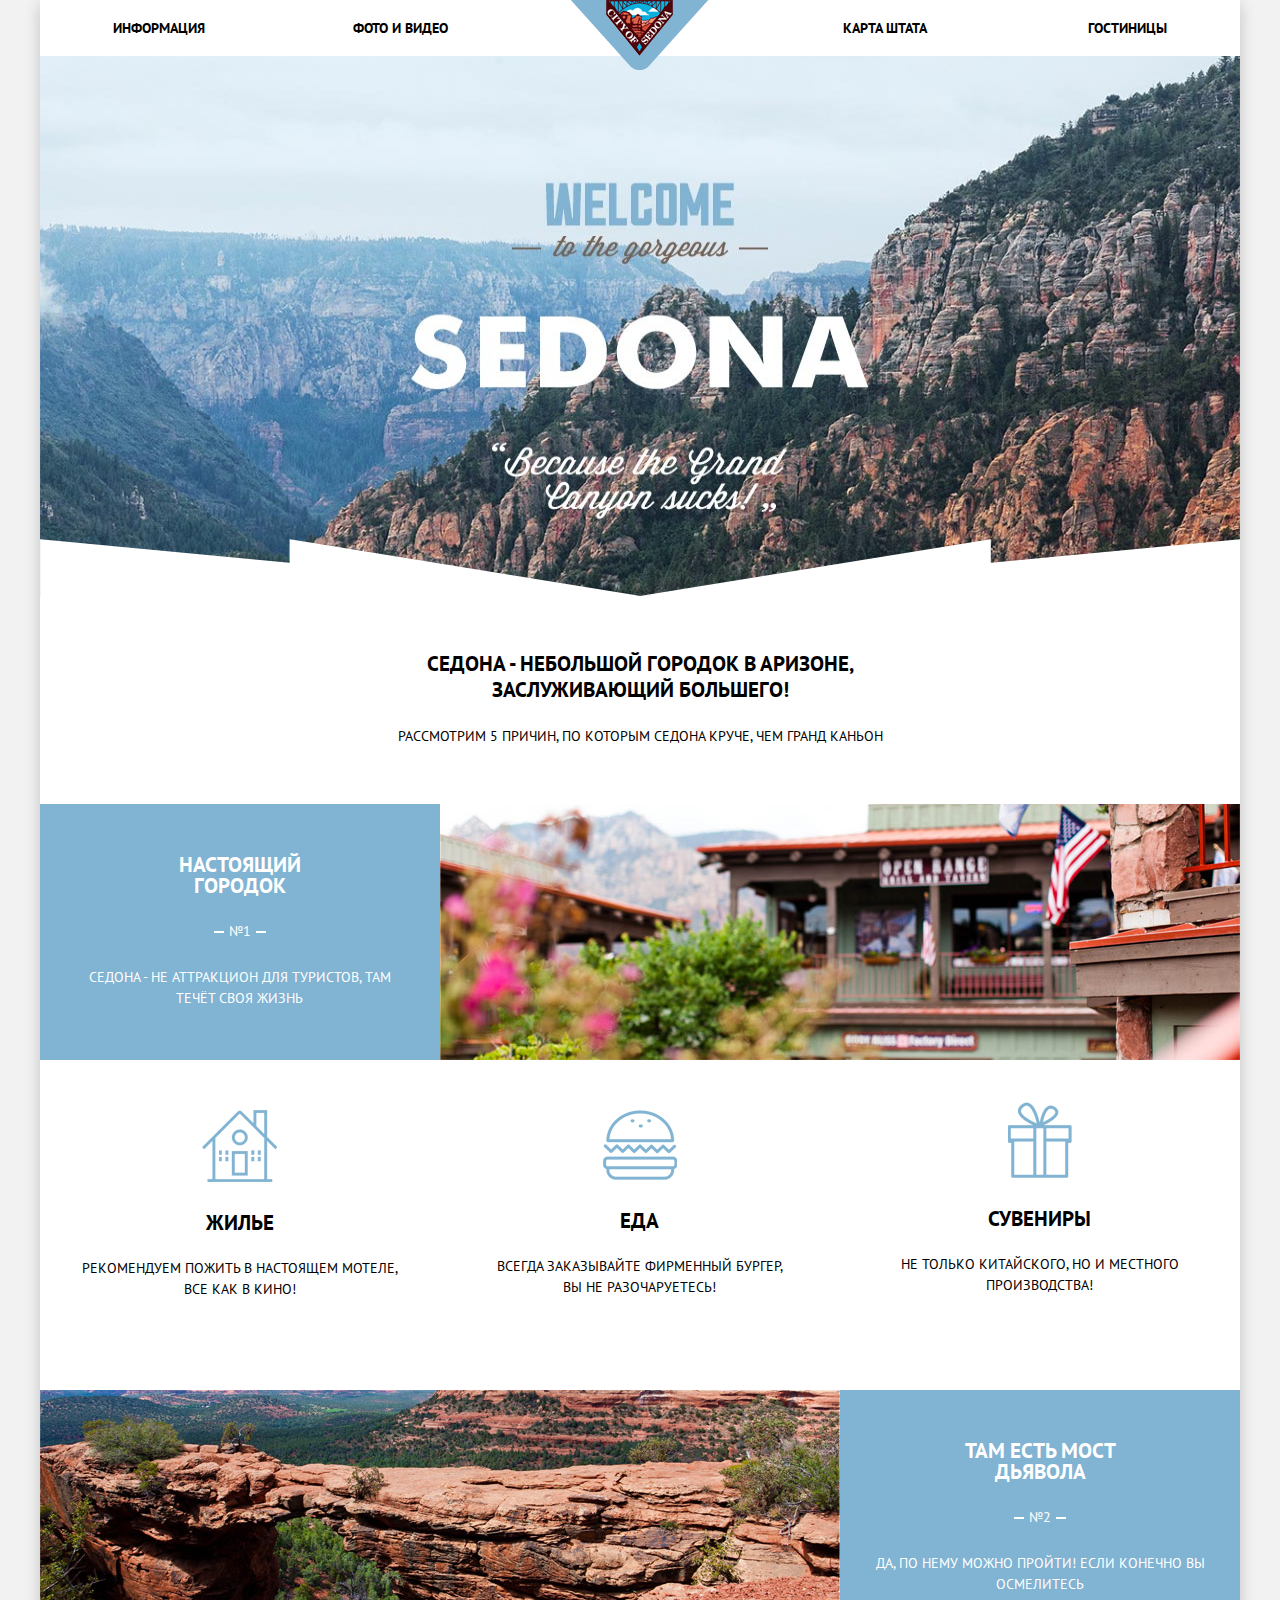
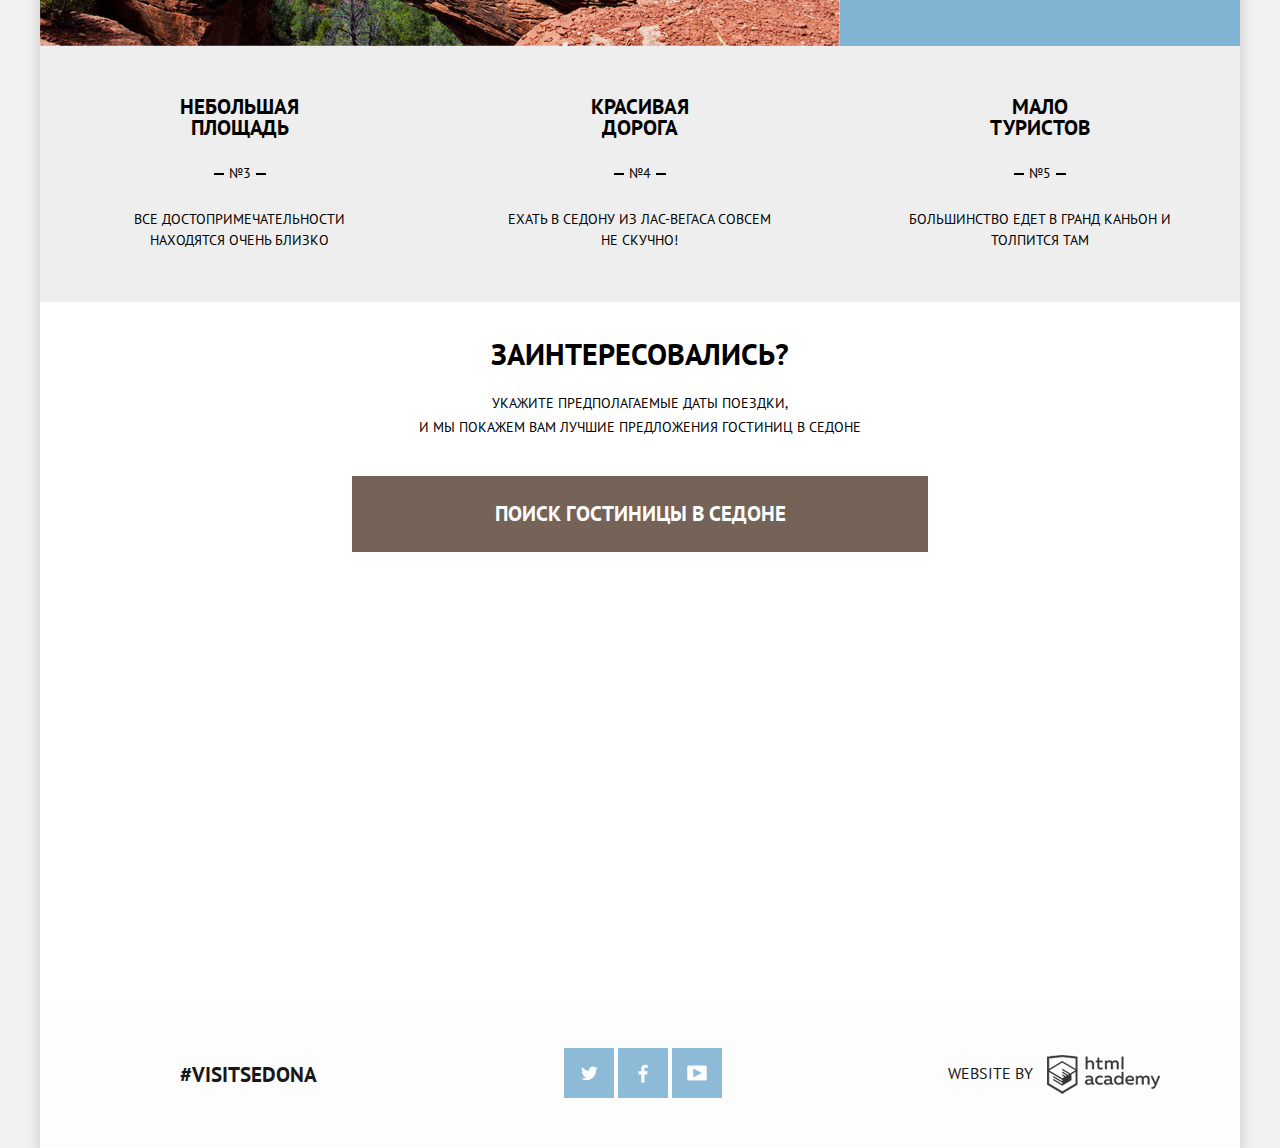
==== commit d5552063: "Правки кода" ====
--- a/index.html
+++ b/index.html
@@ -188,11 +188,11 @@
         </div>
       </div>
     </footer>
-    
+
     <script src="js/search-form.js"></script>
-    
+
   </div>
-  
+
 </body>
 
 </html>
--- a/css/style.css
+++ b/css/style.css
@@ -5,6 +5,7 @@
   color: #000;
   text-transform: uppercase;
   font-family: "PT Sans", "Helvetica", "Arial", sans-serif;
+  background-color: #f2f2f2;
 }
 
 ul {
@@ -99,6 +100,9 @@
 
 /*Оформление основного блока*/
 
+main {
+  background-color: #ffffff;
+}
 
 .sedona-bg {
   position: relative;
@@ -132,6 +136,7 @@
   width: 500px;
   margin: 0 auto;
   margin-bottom: 20px;
+  background-color: #ffffff;
 }
 
 .container p {
@@ -172,6 +177,7 @@
   margin: 0 auto;
   margin-top: 50px;
   margin-bottom: 25px;
+  background-color: inherit;
 }
 
 .app-block h2::before,
@@ -320,6 +326,7 @@
 .search-form h2 {
   font-size: 30px;
   line-height: 24px;
+  background-color: inherit;
 }
 
 .search-form p {
@@ -435,10 +442,9 @@
 
 .arrival input[type=number]:focus,
 .departure input[type=number]:focus {
-  background: #ffffff;
-  background-position: right -42px;
-  outline: none;
-  border: 1px solid #e5e5e5;
+  background-color: #ffffff;
+  background-position: right -46px;
+  outline: 1px solid #e5e5e5;
 }
 
 input[type=number]::-webkit-input-placeholder {
@@ -569,6 +575,7 @@
 
 footer {
   position: relative;
+  background-color: #ffffff;
 }
 
 .pos-block {
@@ -675,7 +682,7 @@
 
 .search-hotel {
   width: 100%;
-  background: #000 url("../img/hotels-bgn.jpg") no-repeat;
+  background: #669ec0 url("../img/hotels-bgn.jpg") no-repeat;
   color: #fff;
   padding-top: 15px;
   padding-bottom: 15px;
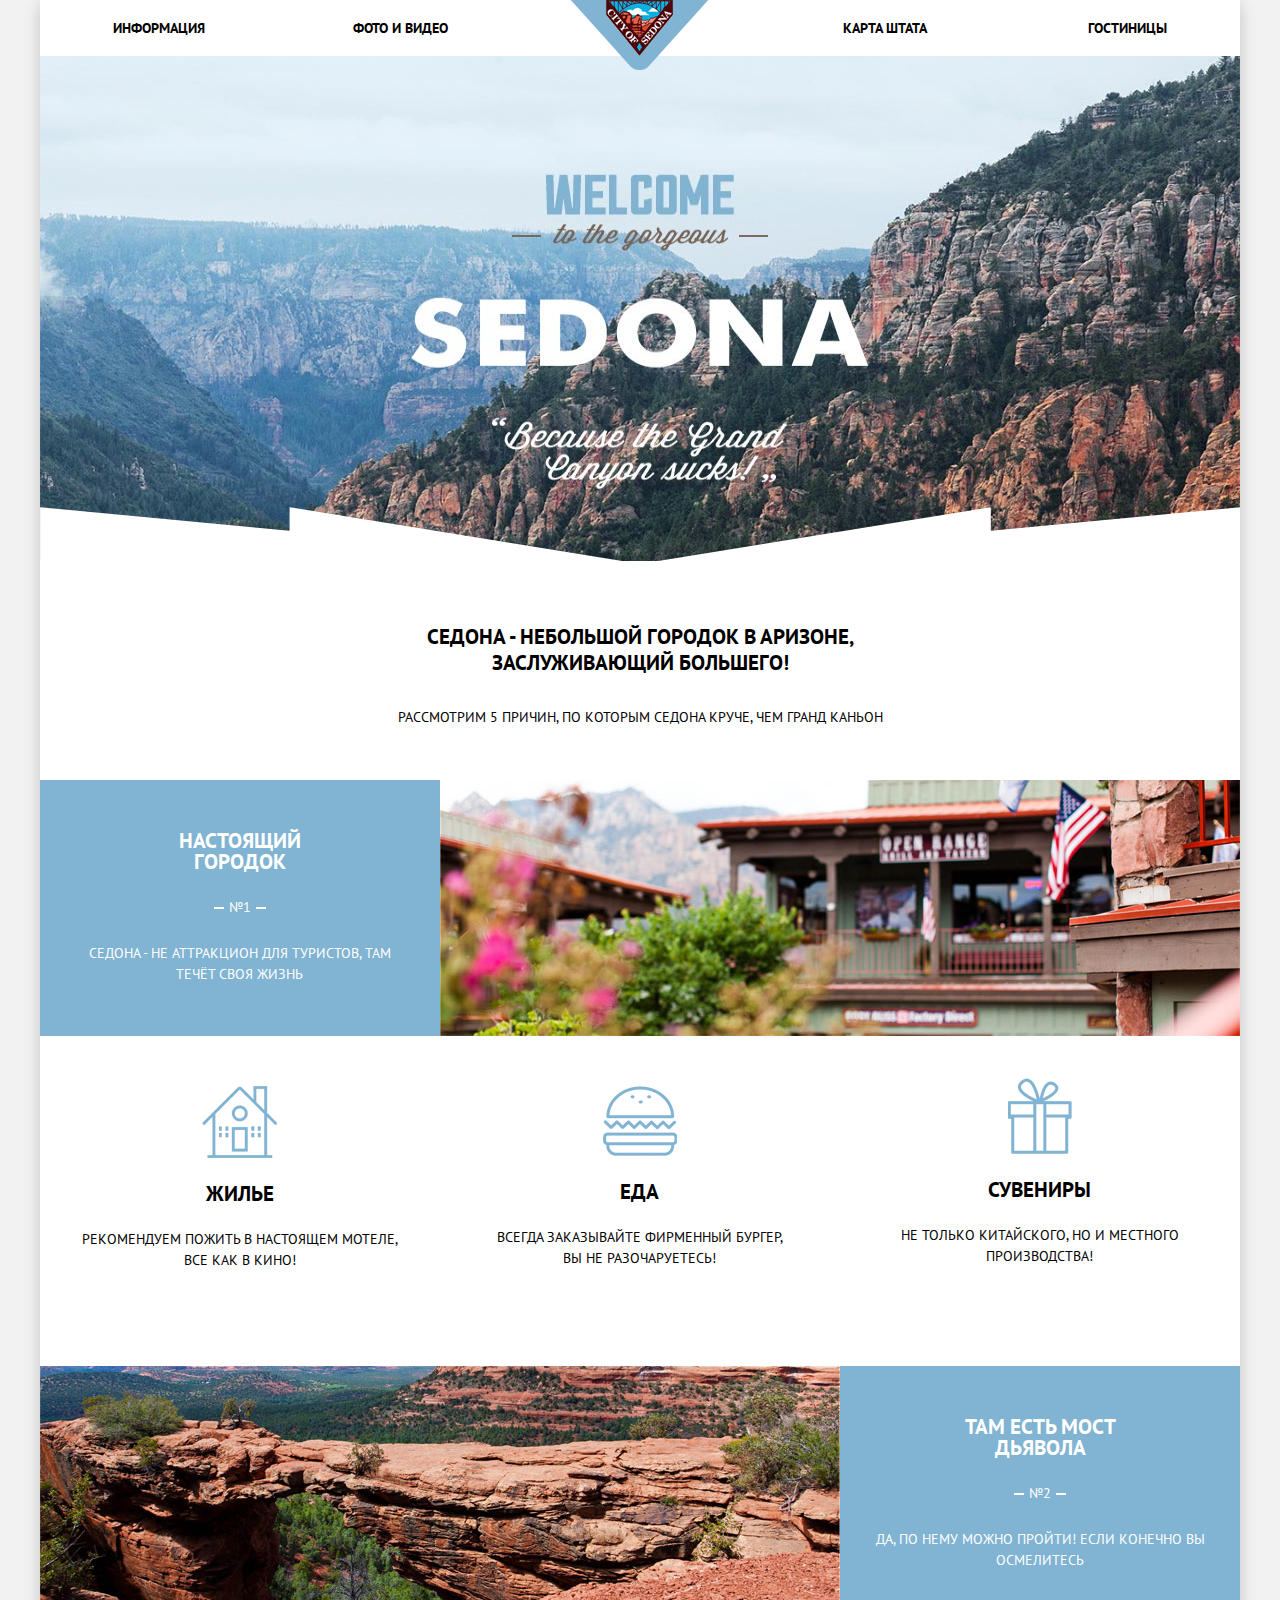
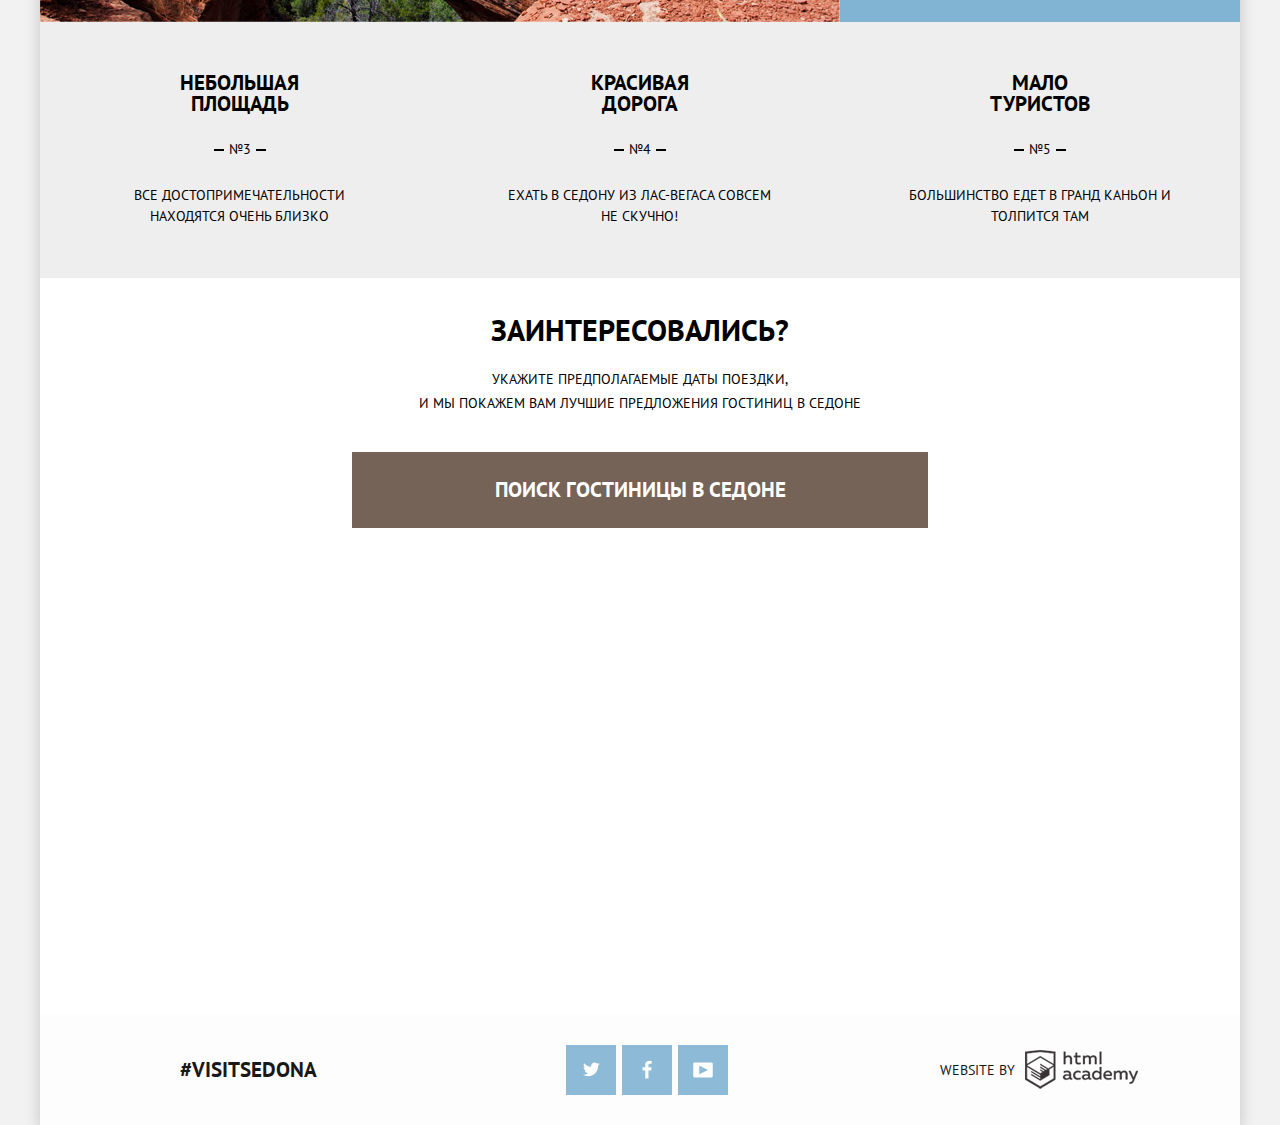
==== commit 74c2d7f8: "Правки проекта" ====
--- a/index.html
+++ b/index.html
@@ -6,14 +6,14 @@
   <title>Sedona</title>
   <link href="https://fonts.googleapis.com/css?family=Open+Sans|PT+Sans" rel="stylesheet">
   <link rel="stylesheet" href="css/normalize.css">
-  <link rel="stylesheet" href="css/style.css">
+  <link rel="stylesheet" href="css/min-style.css">
 </head>
 
 <body>
   <div class="page-maincontainer">
     <header>
-      <div class="navigation clearfix">
-        <ul>
+      <div class="navigation">
+        <ul class="clearfix">
           <li>
             <a href="#">Информация</a>
           </li>
@@ -120,21 +120,22 @@
         <p>Укажите предполагаемые даты поездки,
           <br> и мы покажем вам лучшие предложения гостиниц в Седоне</p>
         <div class="form">
-          <a class="search-btn" href="#">Поиск гостиницы в Седоне</a>
+          <a class="search-btn" href="form.html">Поиск гостиницы в Седоне</a>
           <div class="true-form ">
             <form action="#" method="post">
               <div class="arrival clearfix">
                 <label for="arriv">Дата заезда:</label>
+                 <input id="arriv" type="text" placeholder="24 апреля 2016">
                 <div class="calendar"></div>
-                <input id="arriv" type="number" placeholder="24 апреля 2016">
-
               </div>
               <div class="departure clearfix">
                 <label for="depart">Дата выезда:</label>
-                <div class="calendar"></div>
-                <input id="depart" type="number" placeholder="4 июля 2016">
+               
+                 <input id="depart" type="text" placeholder="4 июля 2016">
+                  <div class="calendar"></div>
+                
               </div>
-              <div class="type-blck clearfix">
+               <div class="type-blck clearfix">
                 <div class="left-type clearfix">
                   <label for="adult">Взрослые:</label>
                   <div class="number-block">
@@ -189,7 +190,7 @@
       </div>
     </footer>
 
-    <script src="js/search-form.js"></script>
+    <script src="js/search-form.min.js"></script>
 
   </div>
 
--- a/css/min-style.css
+++ b/css/min-style.css
@@ -0,0 +1 @@
+body,h1,h2,h3{color:#000;text-transform:uppercase;font-family:"PT Sans","Helvetica","Arial",sans-serif;background-color:#f2f2f2}ul{padding:0;margin:0}.page-maincontainer{width:1200px;margin:0 auto;box-shadow:0 5px 15px rgba(0,1,1,0.2)}header{background:#fff;position:relative}.navigation ul{padding:0;margin:0}.navigation li{list-style:none;display:inline-block;padding-top:15px;padding-bottom:15px;vertical-align:middle}.navigation li:nth-child(1),.navigation li:nth-child(2){width:240px;float:left;text-align:left}.navigation li:nth-child(3),.navigation li:nth-child(4){width:240px;float:right;text-align:right}.navigation li:first-child{margin-left:73px}.navigation li:nth-child(3){margin-right:73px}.navigation a{font-size:14px;line-height:26px;color:#000;text-decoration:none;font-weight:700}.navigation a:hover{color:#81b3d2}.navigation a:active{color:#b2b2b2}.navigation .act-nav{color:#766357}.navigation .act-nav:hover{color:#604e43}.navigation .act-nav:active{color:#d6d0cc}header .top-logo{position:absolute;top:0;left:50%;margin-left:-69px;z-index:2}main{background-color:#fff}.sedona-bg{position:relative;width:100%}.sedona-bg .main-bg{width:100%;height:505px}.sedona-bg .white-mask{position:absolute;bottom:0;width:100%;height:57px;z-index:23}.container{width:100%;text-align:center;margin-top:55px;margin-bottom:50px}.container h1{font-size:21px;line-height:26px;width:500px;margin:0 auto;margin-bottom:28px;background-color:#fff;padding-top:5px}.container p{font-size:14px;line-height:26px}.row{width:100%}.clearfix::after{content:"";display:table;clear:both}.block{width:33.33%;float:left;text-align:center;min-height:256px}.city-block{width:33.33%;float:left;text-align:center;background-color:#81b3d2;color:#fff;min-height:256px}.block h2{width:150px;font-size:21px;line-height:21px;margin:0 auto;margin-top:50px;margin-bottom:25px;background-color:inherit}.app-block h2::before,.food-block h2::before,.memento-block h2::before{content:'';display:block;margin:0 auto;margin-bottom:25px;vertical-align:middle}.app-block h2::before{width:75px;height:72px;background-image:url(../img/house.png)}.food-block h2::before{width:74px;height:70px;background-image:url(../img/burger.png)}.memento-block h2::before{width:64px;height:76px;background-image:url(../img/souvenir.png)}.memento-block h2{margin-top:42px}.app-block{margin-bottom:74px}.city-block h2{color:#fff;margin-top:50px}.block .reason{margin-bottom:25px;font-size:14px;line-height:21px}.reason .res-number{position:relative;display:inline;margin:0;padding:0 5px}.reason .res-number::before,.reason .res-number::after{content:'';position:absolute;top:50%;height:2px;width:10px;background-color:#fff}.reason .res-number::before{right:100%}.reason .res-number::after{left:100%}.reason-3 .res-number::after,.reason-3 .res-number::before{background-color:#000}.reason-4 .res-number::after,.reason-4 .res-number::before{background-color:#000}.reason-5 .res-number::after,.reason-5 .res-number::before{background-color:#000}.block p{width:330px;font-size:14px;line-height:21px;margin:0 auto}.city-pic{float:right;width:66.67%;height:256px}.bridge-pic{float:left;width:66.66%;height:256px}.devil-block{width:33.33%;float:right;background-color:#81b3d2;color:#fff;min-height:256px}.devil-block h2{width:160px;color:#fff}.reason-3 p{width:220px}.reason-4 p{width:270px}.food-block p{width:295px}.block-gray{background-color:#eee}.search-form{text-align:center;margin-top:40px}.search-form h2{font-size:30px;line-height:24px;background-color:inherit}.search-form p{font-size:14px;line-height:24px;margin-bottom:37px}.form{position:relative;width:576px;margin:0 auto}.search-btn{display:block;width:100%;text-decoration:none;font-size:21px;line-height:26px;background:#766357;font-weight:700;color:#fff;padding-top:25px;padding-bottom:25px}.true-form{position:absolute;display:none;width:100%;background-color:#fff;box-shadow:0 7px 15px rgba(0,1,1,0.15)}@keyframes bounce-up{0%{transform:translateY(2000px)}70%{transform:translateY(20px)}90%{transform:translateY(5px)}100%{transform:translateY(0)}}.show-up{display:block;top:76px;animation:bounce-up .75s}.true-form form{display:block;width:460px;margin:0 auto;padding-top:55px;padding-bottom:55px}.arrival,.departure,.type-blck{position:relative;display:inline-block;width:100%;margin:0;padding:0;font-size:14px;line-height:26px;font-weight:700;margin-bottom:30px;vertical-align:middle}.arrival label,.departure label{float:left;width:101px;margin-top:5px}button,input{font-family:"PT Sans","Helvetica","Arial",sans-serif;padding:0;margin:0}.arrival input[type=text],.departure input[type=text]{float:right;width:330px;height:35px;font-weight:700;color:#000;background-color:#f2f2f2;border:none;padding-left:15px}.arrival input[type=text]:hover,.departure input[type=text]:hover{background-color:#ebebeb}.arrival input[type=text]:focus,.departure input[type=text]:focus{background-color:#fff;outline:1px solid #e5e5e5}.calendar{position:absolute;top:1px;right:0;width:41px;height:33px;background-image:url(../img/calendar-sprite.png);background-repeat:no-repeat;background-position:right -4px;cursor:pointer}.calendar:hover{background-position:right -46px}.calendar:active{background-position:right -88px}input[type=text]::-webkit-input-placeholder{color:#000;font-weight:700}input::-webkit-outer-spin-button,input::-webkit-inner-spin-button{-webkit-appearance:none;margin:0}input[type='number']{-moz-appearance:textfield}.type-blck{width:100%}.left-type,.right-type{width:230px}.left-type{float:left}.right-type{float:right}.left-type label{width:80px;float:left;margin-top:5px}.left-type .number-block{margin-left:35px}.right-type label{float:left;width:80px;margin-top:5px;margin-left:20px}.right-type .number-block{margin-left:15px;float:right}.minus,.plus{width:30px;font-size:20px;line-height:26px;font-weight:700;color:#a9a9a9;cursor:pointer;border:none;background-color:#f2f2f2;height:35px}.minus:hover,.plus:hover{color:#000}.minus:active,.plus:active{color:#81b3d2}.minus:focus,.plus:focus{outline:none}.type-blck .number-block{display:inline-block;width:115px;height:35px;background-color:#f2f2f2;vertical-align:middle}.number-block input[type=number]{width:30px;height:35px;border:none;background-color:#f2f2f2;text-align:center;vertical-align:top;outline:none}input[type=submit]{display:block;width:100%;font-size:21px;line-height:26px;font-weight:700;background-color:#81b3d2;color:#fff;border:none;padding-top:17px;padding-bottom:17px;text-transform:uppercase;cursor:pointer;margin-top:30px}input[type=submit]:hover{background:#669ec0}input[type=submit]:active{background:#5496bd;color:#6ca5c6}footer{position:relative;background-color:#fff;font-size:0}.pos-block{position:absolute;top:-110px;background-color:#fdfdfd;opacity:.9;width:100%}.fot-block{width:240px;display:inline-block;vertical-align:middle;margin:0 auto;padding-top:30px;padding-bottom:30px;margin-left:140px}.visit a{font-size:21px;line-height:26px;font-weight:700;color:#000;text-decoration:none}.fot-block .soc-btn{display:inline-block;vertical-align:middle;margin-left:6px}.social a{display:block;width:50px;height:50px;background-color:#81b3d2}.social a:hover{background-color:#669ec0}.social a:active{background-color:#5496bd}.soc-bcg{display:block;width:50px;height:50px}.soc-bcg:active{opacity:.5}.twit{background-image:url(../img/tw-icon.png);background-repeat:no-repeat;background-position:50% 50%}.face{background-image:url(../img/face-icon.png);background-repeat:no-repeat;background-position:50% 50%}.you{background-image:url(../img/you-icon.png);background-repeat:no-repeat;background-position:50% 50%}.dev-team .web-by{font-size:14px;line-height:26px;vertical-align:middle}.dev-team .academy-logo{display:inline-block;width:113px;height:39px;background-image:url(../img/academy-sprite.png);background-repeat:no-repeat;background-position:-5px -5px;vertical-align:middle;margin-left:10px}.dev-team .academy-logo:hover{background-image:url(../img/academy-sprite.png);background-repeat:no-repeat;background-position:-128px -5px}.dev-team .academy-logo:active{background-image:url(../img/academy-sprite.png);background-repeat:no-repeat;background-position:-5px -54px}.search-hotel{width:100%;background:#669ec0 url(../img/hotels-bgn.jpg) no-repeat;color:#fff;padding-top:15px;padding-bottom:15px}.search-hotel .inf-block,.search-hotel .residence-block{float:left;width:160px;margin-left:73px}.search-hotel p{font-size:16px;line-height:21px;font-weight:700;margin-bottom:20px}.search-hotel label{font-size:14px;line-height:21px}.inf-block label,.residence-block label{position:relative;display:block;width:150px;margin-bottom:25px;padding-left:35px}.search-hotel .residence-block{margin-left:90px}.search-hotel input[type=checkbox]{display:none}input[type=checkbox]+.indicator::before{content:'';position:absolute;left:0;top:-1px;width:25px;height:25px;background-image:url(../img/box.png);background-repeat:no-repeat;background-position:-5px -5px}input[type=checkbox]+.indicator:hover::before{background-image:url(../img/box.png);background-position:-37px -5px}input[type=checkbox]:disabled +.indicator::before{background-image:url(../img/box.png);background-position:-68px -5px}input[type=checkbox]:checked +.indicator::before{background-image:url(../img/box-checked.png);background-position:-5px -5px}input[type=checkbox]:checked +.indicator:hover::before{background-image:url(../img/box-checked.png);background-position:-77px -5px}input[type=checkbox]:checked:disabled +.indicator::before{background-image:url(../img/box-checked.png);background-position:-41px -5px}.right-part{float:right;width:330px;margin-right:73px}.price-for-day p{font-size:16px;line-height:21px;font-weight:600;margin-bottom:9px}.from-to{position:relative;height:36px;margin-bottom:20px;font-size:0;border:2px solid #fff;border-radius:2px}.from-to::after{content:'';position:absolute;width:2px;height:22px;background-color:#fff;top:50%;left:50%;transform:translate(-50%,-50%)}.from-to label{display:inline-block;font-size:14px;line-height:38px;vertical-align:top;cursor:pointer;width:90px;padding-left:65px}.from-to input{width:50px;vertical-align:middle;color:inherit;background:none;border:none;outline:none;margin:0;padding-bottom:3px}.slider{position:relative;margin-bottom:32px}.slider .rail{height:2px;background-color:rgba(255,255,255,0.3)}.slider .bar{width:80%;height:2px;background-color:#fff}.circle{position:absolute;top:-9px;width:4px;height:4px;background:#ababab;border:8px solid #fff;border-radius:50%;box-shadow:0 2px 1px 0 rgba(0,1,1,0.2);cursor:pointer}.circle:hover{background:#1e5081}.min{left:0}.max{left:80%}.btn-transparent{display:block;margin:0 auto;padding:6px 35px;font-size:14px;line-height:21px;color:#fff;text-transform:uppercase;background:transparent;border:2px solid #fff;border-radius:2px;outline:none;cursor:pointer}.btn-transparent:hover{color:#000;background:#fff}.search-filter{width:100%;margin-top:35px;padding-bottom:33px;border-bottom:1px solid #e5e5e5}.search-filter li{display:inline-block;vertical-align:middle;margin:0}.search-filter ul{margin-left:73px;margin-right:73px}.search-filter .finded{width:135px;font-size:21px;line-height:26px;margin-right:30px;font-weight:700}.search-filter .sorting{font-size:12px;line-height:18px;color:#000}.search-filter .sorted{width:100%}.sorted a{font-size:12px;line-height:18px;text-decoration:none;color:#b2b2b2;margin-left:35px;border-bottom:1px dotted #81b3d2}.sorted a:hover{color:#81b3d2}.sorted a:active{color:#000;border-bottom:none}.sorted .chosen-one{border-bottom:none;color:#81b3d2}.switchers{float:right;width:100px;text-align:right}.switchers .down{display:inline-block;width:0;height:0;margin-top:5px;border:7px solid transparent;border-bottom:10px solid #ccc;vertical-align:top;cursor:pointer}.switchers .down:hover{border:7px solid transparent;border-bottom:10px solid #000}.switchers .down:active{border:7px solid transparent;border-bottom:10px solid #81b3d2}.switchers .up{display:inline-block;width:0;height:0;margin-top:11px;margin-left:5px;border:7px solid transparent;border-top:10px solid #a2c7de;vertical-align:top;cursor:pointer}.search-result{padding:0;margin:0}.search-result li{list-style:none;padding:33px 73px;border-bottom:1px solid #e5e5e5}.search-result .search-row{max-height:90px}li .hotel-img{float:left}li .hotel-info{float:left}li .hotel-rate{float:right}.hotel-info{width:330px;height:100px;margin-left:35px}.hotel-info .hotel-name{font-size:21px;line-height:26px;font-weight:700;margin-bottom:5px}.hotel-info .half-block{width:120px;float:left}.hotel-info .half-block-2{width:150px;float:right;margin-right:60px}.hotel-info a{display:inline-block;text-decoration:none;font-size:14px;line-height:21px;font-weight:700;vertical-align:middle;color:#fff;padding:5px 15px}.hotel-info .type-app,.hotel-info .price{display:block;width:110px;font-size:14px;line-height:21px;color:#333;margin-bottom:14px}.hotel-info .more{background:#81b3d2}.hotel-info .reserv{background:#766357}.hotel-info .hotel-name:hover{color:#81b3d2}.hotel-info .hotel-name:active{color:#b2b2b2}.hotel-info .more:hover{background:#669ec0}.hotel-info .more:active{color:#88b6d1;background:#5496bd}.hotel-info .reserv:hover{background:#604e43}.hotel-info .reserv:active{color:#81746d;background:#503e33}.stars ul{float:right;width:100px;padding:0;margin:0;margin-top:5px;text-align:right;margin-bottom:35px}.stars li{display:inline-block;list-style:none;padding:0;margin:0;border:none;vertical-align:middle}.star{width:20px;height:20px;background-image:url(../img/star.png);background-repeat:no-repeat}.raiting{display:inline-block;vertical-align:top;width:100px;font-size:14px;line-height:21px;padding:3px 8px;background-color:#f2f2f2;color:#666;text-align:center}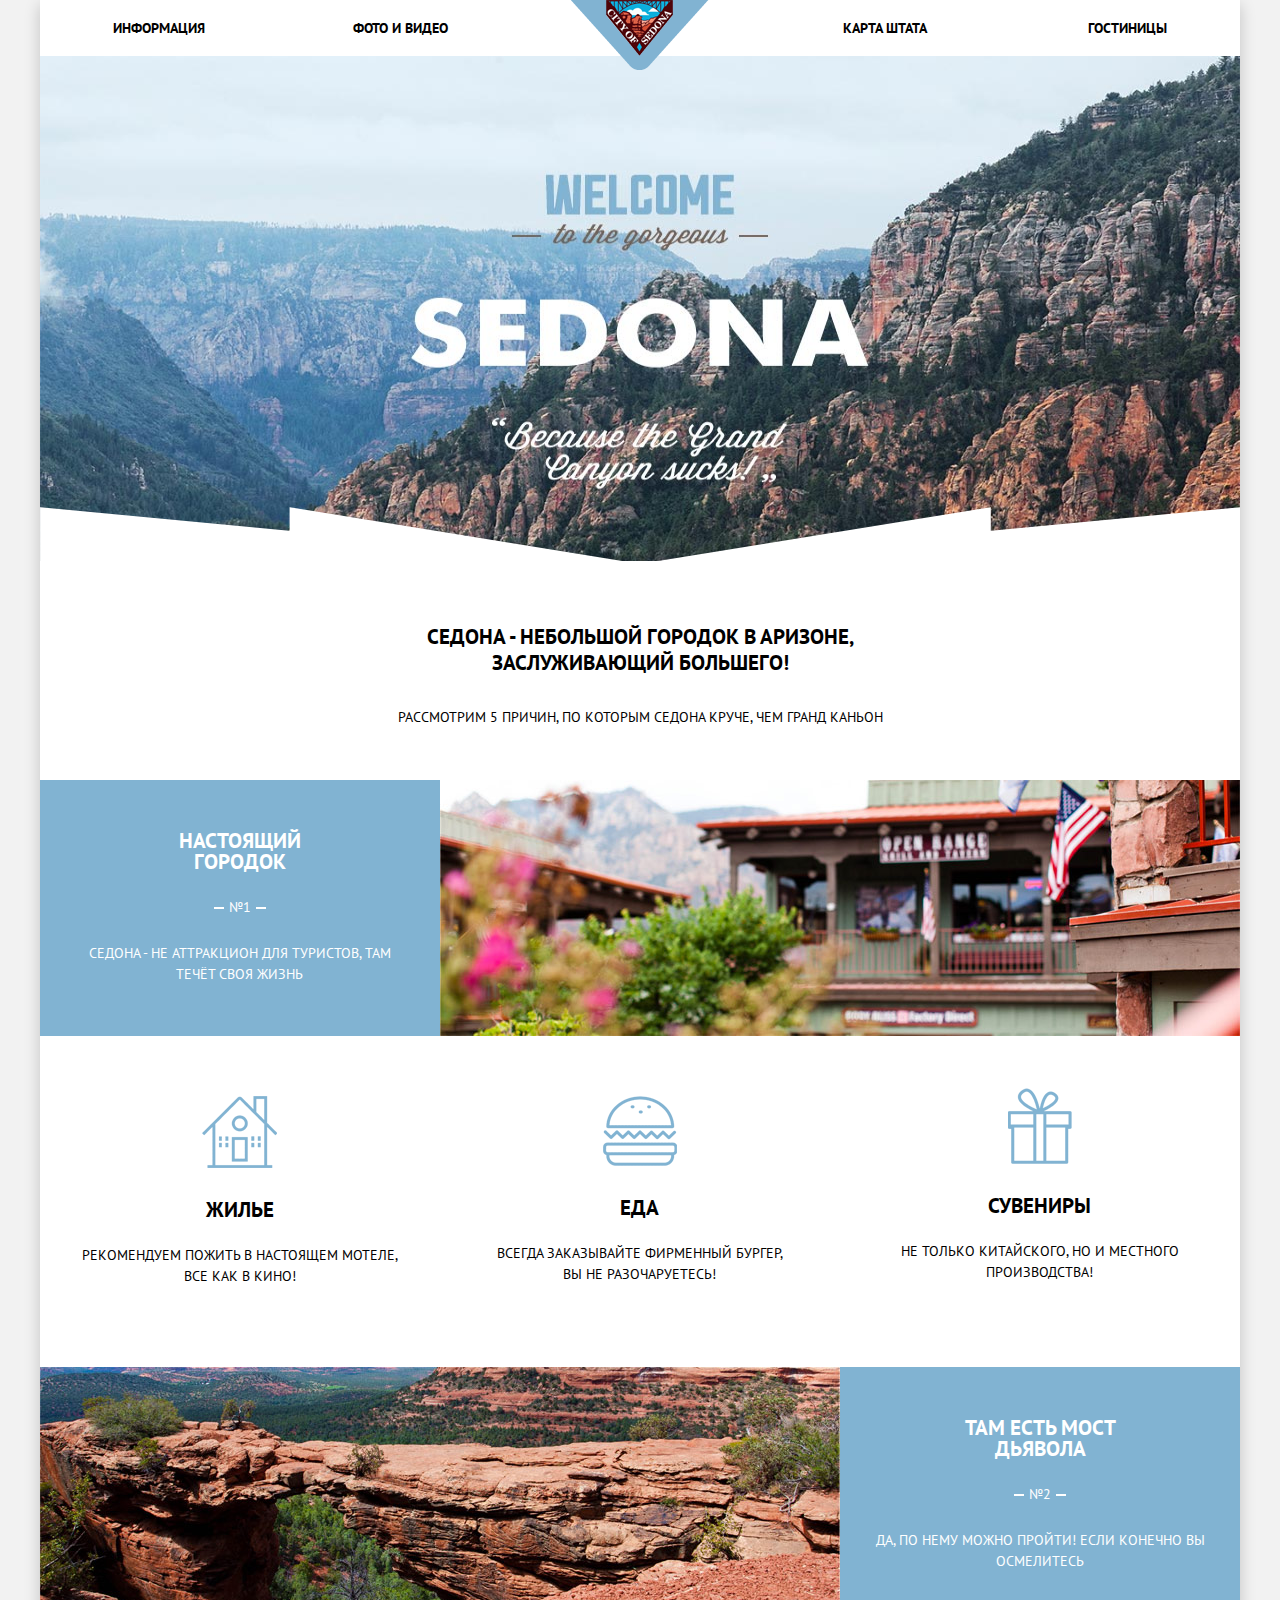
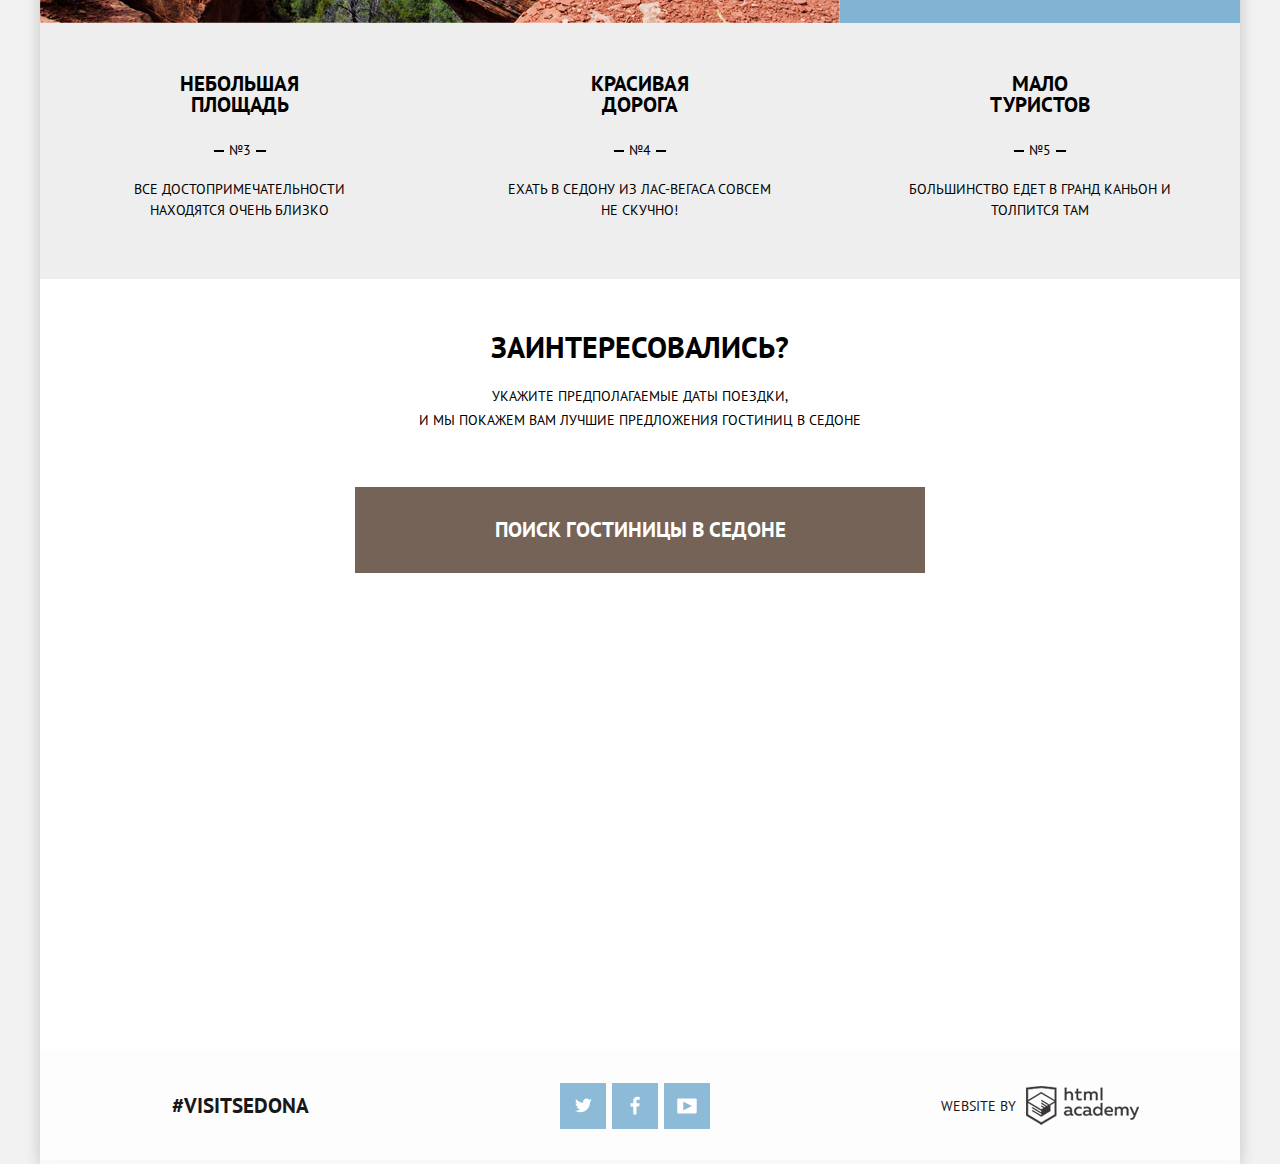
==== commit b897e3e9: "Правки по проекту" ====
--- a/index.html
+++ b/index.html
@@ -29,7 +29,7 @@
         </ul>
       </div>
       <div class="top-logo">
-        <a href="index.html" title="Sedona">
+        <a href="#" title="Sedona">
           <img src="img/top-logo.png" width="138" height="70" alt="Sedona">
         </a>
       </div>
@@ -159,8 +159,8 @@
         </div>
       </div>
       <div class="map">
-        <iframe src="https://www.google.com/maps/embed?pb=!1m18!1m12!1m3!1d724095.3086625899!2d-111.70901469283838!3d35.0089077910318!2m3!1f0!2f0!3f0!3m2!1i1024!2i768!4f13.1!3m3!1m2!1s0x872da132f942b00d%3A0x5548c523fa6c8efd!2z0KHQtdC00L7QvdCwLCDQkNGA0LjQt9C-0L3QsCA4NjMzNiwg0KHQqNCQ!5e0!3m2!1sru!2sru!4v1479752582556" width="1200" height="593" frameborder="0" style="border:0" allowfullscreen>
-          <img src="img/map.png" alt="Sedona-map" width="1200" height="593">
+        <iframe src="https://www.google.com/maps/embed?pb=!1m18!1m12!1m3!1d724095.3086625899!2d-111.70901469283838!3d35.0089077910318!2m3!1f0!2f0!3f0!3m2!1i1024!2i768!4f13.1!3m3!1m2!1s0x872da132f942b00d%3A0x5548c523fa6c8efd!2z0KHQtdC00L7QvdCwLCDQkNGA0LjQt9C-0L3QsCA4NjMzNiwg0KHQqNCQ!5e0!3m2!1sru!2sru!4v1479752582556" width="1200" height="583" frameborder="0" style="border:0" allowfullscreen>
+          <img src="img/map.png" alt="Sedona-map" width="1200" height="583">
         </iframe>
       </div>
     </main>
--- a/css/min-style.css
+++ b/css/min-style.css
@@ -1 +1 @@
-body,h1,h2,h3{color:#000;text-transform:uppercase;font-family:"PT Sans","Helvetica","Arial",sans-serif;background-color:#f2f2f2}ul{padding:0;margin:0}.page-maincontainer{width:1200px;margin:0 auto;box-shadow:0 5px 15px rgba(0,1,1,0.2)}header{background:#fff;position:relative}.navigation ul{padding:0;margin:0}.navigation li{list-style:none;display:inline-block;padding-top:15px;padding-bottom:15px;vertical-align:middle}.navigation li:nth-child(1),.navigation li:nth-child(2){width:240px;float:left;text-align:left}.navigation li:nth-child(3),.navigation li:nth-child(4){width:240px;float:right;text-align:right}.navigation li:first-child{margin-left:73px}.navigation li:nth-child(3){margin-right:73px}.navigation a{font-size:14px;line-height:26px;color:#000;text-decoration:none;font-weight:700}.navigation a:hover{color:#81b3d2}.navigation a:active{color:#b2b2b2}.navigation .act-nav{color:#766357}.navigation .act-nav:hover{color:#604e43}.navigation .act-nav:active{color:#d6d0cc}header .top-logo{position:absolute;top:0;left:50%;margin-left:-69px;z-index:2}main{background-color:#fff}.sedona-bg{position:relative;width:100%}.sedona-bg .main-bg{width:100%;height:505px}.sedona-bg .white-mask{position:absolute;bottom:0;width:100%;height:57px;z-index:23}.container{width:100%;text-align:center;margin-top:55px;margin-bottom:50px}.container h1{font-size:21px;line-height:26px;width:500px;margin:0 auto;margin-bottom:28px;background-color:#fff;padding-top:5px}.container p{font-size:14px;line-height:26px}.row{width:100%}.clearfix::after{content:"";display:table;clear:both}.block{width:33.33%;float:left;text-align:center;min-height:256px}.city-block{width:33.33%;float:left;text-align:center;background-color:#81b3d2;color:#fff;min-height:256px}.block h2{width:150px;font-size:21px;line-height:21px;margin:0 auto;margin-top:50px;margin-bottom:25px;background-color:inherit}.app-block h2::before,.food-block h2::before,.memento-block h2::before{content:'';display:block;margin:0 auto;margin-bottom:25px;vertical-align:middle}.app-block h2::before{width:75px;height:72px;background-image:url(../img/house.png)}.food-block h2::before{width:74px;height:70px;background-image:url(../img/burger.png)}.memento-block h2::before{width:64px;height:76px;background-image:url(../img/souvenir.png)}.memento-block h2{margin-top:42px}.app-block{margin-bottom:74px}.city-block h2{color:#fff;margin-top:50px}.block .reason{margin-bottom:25px;font-size:14px;line-height:21px}.reason .res-number{position:relative;display:inline;margin:0;padding:0 5px}.reason .res-number::before,.reason .res-number::after{content:'';position:absolute;top:50%;height:2px;width:10px;background-color:#fff}.reason .res-number::before{right:100%}.reason .res-number::after{left:100%}.reason-3 .res-number::after,.reason-3 .res-number::before{background-color:#000}.reason-4 .res-number::after,.reason-4 .res-number::before{background-color:#000}.reason-5 .res-number::after,.reason-5 .res-number::before{background-color:#000}.block p{width:330px;font-size:14px;line-height:21px;margin:0 auto}.city-pic{float:right;width:66.67%;height:256px}.bridge-pic{float:left;width:66.66%;height:256px}.devil-block{width:33.33%;float:right;background-color:#81b3d2;color:#fff;min-height:256px}.devil-block h2{width:160px;color:#fff}.reason-3 p{width:220px}.reason-4 p{width:270px}.food-block p{width:295px}.block-gray{background-color:#eee}.search-form{text-align:center;margin-top:40px}.search-form h2{font-size:30px;line-height:24px;background-color:inherit}.search-form p{font-size:14px;line-height:24px;margin-bottom:37px}.form{position:relative;width:576px;margin:0 auto}.search-btn{display:block;width:100%;text-decoration:none;font-size:21px;line-height:26px;background:#766357;font-weight:700;color:#fff;padding-top:25px;padding-bottom:25px}.true-form{position:absolute;display:none;width:100%;background-color:#fff;box-shadow:0 7px 15px rgba(0,1,1,0.15)}@keyframes bounce-up{0%{transform:translateY(2000px)}70%{transform:translateY(20px)}90%{transform:translateY(5px)}100%{transform:translateY(0)}}.show-up{display:block;top:76px;animation:bounce-up .75s}.true-form form{display:block;width:460px;margin:0 auto;padding-top:55px;padding-bottom:55px}.arrival,.departure,.type-blck{position:relative;display:inline-block;width:100%;margin:0;padding:0;font-size:14px;line-height:26px;font-weight:700;margin-bottom:30px;vertical-align:middle}.arrival label,.departure label{float:left;width:101px;margin-top:5px}button,input{font-family:"PT Sans","Helvetica","Arial",sans-serif;padding:0;margin:0}.arrival input[type=text],.departure input[type=text]{float:right;width:330px;height:35px;font-weight:700;color:#000;background-color:#f2f2f2;border:none;padding-left:15px}.arrival input[type=text]:hover,.departure input[type=text]:hover{background-color:#ebebeb}.arrival input[type=text]:focus,.departure input[type=text]:focus{background-color:#fff;outline:1px solid #e5e5e5}.calendar{position:absolute;top:1px;right:0;width:41px;height:33px;background-image:url(../img/calendar-sprite.png);background-repeat:no-repeat;background-position:right -4px;cursor:pointer}.calendar:hover{background-position:right -46px}.calendar:active{background-position:right -88px}input[type=text]::-webkit-input-placeholder{color:#000;font-weight:700}input::-webkit-outer-spin-button,input::-webkit-inner-spin-button{-webkit-appearance:none;margin:0}input[type='number']{-moz-appearance:textfield}.type-blck{width:100%}.left-type,.right-type{width:230px}.left-type{float:left}.right-type{float:right}.left-type label{width:80px;float:left;margin-top:5px}.left-type .number-block{margin-left:35px}.right-type label{float:left;width:80px;margin-top:5px;margin-left:20px}.right-type .number-block{margin-left:15px;float:right}.minus,.plus{width:30px;font-size:20px;line-height:26px;font-weight:700;color:#a9a9a9;cursor:pointer;border:none;background-color:#f2f2f2;height:35px}.minus:hover,.plus:hover{color:#000}.minus:active,.plus:active{color:#81b3d2}.minus:focus,.plus:focus{outline:none}.type-blck .number-block{display:inline-block;width:115px;height:35px;background-color:#f2f2f2;vertical-align:middle}.number-block input[type=number]{width:30px;height:35px;border:none;background-color:#f2f2f2;text-align:center;vertical-align:top;outline:none}input[type=submit]{display:block;width:100%;font-size:21px;line-height:26px;font-weight:700;background-color:#81b3d2;color:#fff;border:none;padding-top:17px;padding-bottom:17px;text-transform:uppercase;cursor:pointer;margin-top:30px}input[type=submit]:hover{background:#669ec0}input[type=submit]:active{background:#5496bd;color:#6ca5c6}footer{position:relative;background-color:#fff;font-size:0}.pos-block{position:absolute;top:-110px;background-color:#fdfdfd;opacity:.9;width:100%}.fot-block{width:240px;display:inline-block;vertical-align:middle;margin:0 auto;padding-top:30px;padding-bottom:30px;margin-left:140px}.visit a{font-size:21px;line-height:26px;font-weight:700;color:#000;text-decoration:none}.fot-block .soc-btn{display:inline-block;vertical-align:middle;margin-left:6px}.social a{display:block;width:50px;height:50px;background-color:#81b3d2}.social a:hover{background-color:#669ec0}.social a:active{background-color:#5496bd}.soc-bcg{display:block;width:50px;height:50px}.soc-bcg:active{opacity:.5}.twit{background-image:url(../img/tw-icon.png);background-repeat:no-repeat;background-position:50% 50%}.face{background-image:url(../img/face-icon.png);background-repeat:no-repeat;background-position:50% 50%}.you{background-image:url(../img/you-icon.png);background-repeat:no-repeat;background-position:50% 50%}.dev-team .web-by{font-size:14px;line-height:26px;vertical-align:middle}.dev-team .academy-logo{display:inline-block;width:113px;height:39px;background-image:url(../img/academy-sprite.png);background-repeat:no-repeat;background-position:-5px -5px;vertical-align:middle;margin-left:10px}.dev-team .academy-logo:hover{background-image:url(../img/academy-sprite.png);background-repeat:no-repeat;background-position:-128px -5px}.dev-team .academy-logo:active{background-image:url(../img/academy-sprite.png);background-repeat:no-repeat;background-position:-5px -54px}.search-hotel{width:100%;background:#669ec0 url(../img/hotels-bgn.jpg) no-repeat;color:#fff;padding-top:15px;padding-bottom:15px}.search-hotel .inf-block,.search-hotel .residence-block{float:left;width:160px;margin-left:73px}.search-hotel p{font-size:16px;line-height:21px;font-weight:700;margin-bottom:20px}.search-hotel label{font-size:14px;line-height:21px}.inf-block label,.residence-block label{position:relative;display:block;width:150px;margin-bottom:25px;padding-left:35px}.search-hotel .residence-block{margin-left:90px}.search-hotel input[type=checkbox]{display:none}input[type=checkbox]+.indicator::before{content:'';position:absolute;left:0;top:-1px;width:25px;height:25px;background-image:url(../img/box.png);background-repeat:no-repeat;background-position:-5px -5px}input[type=checkbox]+.indicator:hover::before{background-image:url(../img/box.png);background-position:-37px -5px}input[type=checkbox]:disabled +.indicator::before{background-image:url(../img/box.png);background-position:-68px -5px}input[type=checkbox]:checked +.indicator::before{background-image:url(../img/box-checked.png);background-position:-5px -5px}input[type=checkbox]:checked +.indicator:hover::before{background-image:url(../img/box-checked.png);background-position:-77px -5px}input[type=checkbox]:checked:disabled +.indicator::before{background-image:url(../img/box-checked.png);background-position:-41px -5px}.right-part{float:right;width:330px;margin-right:73px}.price-for-day p{font-size:16px;line-height:21px;font-weight:600;margin-bottom:9px}.from-to{position:relative;height:36px;margin-bottom:20px;font-size:0;border:2px solid #fff;border-radius:2px}.from-to::after{content:'';position:absolute;width:2px;height:22px;background-color:#fff;top:50%;left:50%;transform:translate(-50%,-50%)}.from-to label{display:inline-block;font-size:14px;line-height:38px;vertical-align:top;cursor:pointer;width:90px;padding-left:65px}.from-to input{width:50px;vertical-align:middle;color:inherit;background:none;border:none;outline:none;margin:0;padding-bottom:3px}.slider{position:relative;margin-bottom:32px}.slider .rail{height:2px;background-color:rgba(255,255,255,0.3)}.slider .bar{width:80%;height:2px;background-color:#fff}.circle{position:absolute;top:-9px;width:4px;height:4px;background:#ababab;border:8px solid #fff;border-radius:50%;box-shadow:0 2px 1px 0 rgba(0,1,1,0.2);cursor:pointer}.circle:hover{background:#1e5081}.min{left:0}.max{left:80%}.btn-transparent{display:block;margin:0 auto;padding:6px 35px;font-size:14px;line-height:21px;color:#fff;text-transform:uppercase;background:transparent;border:2px solid #fff;border-radius:2px;outline:none;cursor:pointer}.btn-transparent:hover{color:#000;background:#fff}.search-filter{width:100%;margin-top:35px;padding-bottom:33px;border-bottom:1px solid #e5e5e5}.search-filter li{display:inline-block;vertical-align:middle;margin:0}.search-filter ul{margin-left:73px;margin-right:73px}.search-filter .finded{width:135px;font-size:21px;line-height:26px;margin-right:30px;font-weight:700}.search-filter .sorting{font-size:12px;line-height:18px;color:#000}.search-filter .sorted{width:100%}.sorted a{font-size:12px;line-height:18px;text-decoration:none;color:#b2b2b2;margin-left:35px;border-bottom:1px dotted #81b3d2}.sorted a:hover{color:#81b3d2}.sorted a:active{color:#000;border-bottom:none}.sorted .chosen-one{border-bottom:none;color:#81b3d2}.switchers{float:right;width:100px;text-align:right}.switchers .down{display:inline-block;width:0;height:0;margin-top:5px;border:7px solid transparent;border-bottom:10px solid #ccc;vertical-align:top;cursor:pointer}.switchers .down:hover{border:7px solid transparent;border-bottom:10px solid #000}.switchers .down:active{border:7px solid transparent;border-bottom:10px solid #81b3d2}.switchers .up{display:inline-block;width:0;height:0;margin-top:11px;margin-left:5px;border:7px solid transparent;border-top:10px solid #a2c7de;vertical-align:top;cursor:pointer}.search-result{padding:0;margin:0}.search-result li{list-style:none;padding:33px 73px;border-bottom:1px solid #e5e5e5}.search-result .search-row{max-height:90px}li .hotel-img{float:left}li .hotel-info{float:left}li .hotel-rate{float:right}.hotel-info{width:330px;height:100px;margin-left:35px}.hotel-info .hotel-name{font-size:21px;line-height:26px;font-weight:700;margin-bottom:5px}.hotel-info .half-block{width:120px;float:left}.hotel-info .half-block-2{width:150px;float:right;margin-right:60px}.hotel-info a{display:inline-block;text-decoration:none;font-size:14px;line-height:21px;font-weight:700;vertical-align:middle;color:#fff;padding:5px 15px}.hotel-info .type-app,.hotel-info .price{display:block;width:110px;font-size:14px;line-height:21px;color:#333;margin-bottom:14px}.hotel-info .more{background:#81b3d2}.hotel-info .reserv{background:#766357}.hotel-info .hotel-name:hover{color:#81b3d2}.hotel-info .hotel-name:active{color:#b2b2b2}.hotel-info .more:hover{background:#669ec0}.hotel-info .more:active{color:#88b6d1;background:#5496bd}.hotel-info .reserv:hover{background:#604e43}.hotel-info .reserv:active{color:#81746d;background:#503e33}.stars ul{float:right;width:100px;padding:0;margin:0;margin-top:5px;text-align:right;margin-bottom:35px}.stars li{display:inline-block;list-style:none;padding:0;margin:0;border:none;vertical-align:middle}.star{width:20px;height:20px;background-image:url(../img/star.png);background-repeat:no-repeat}.raiting{display:inline-block;vertical-align:top;width:100px;font-size:14px;line-height:21px;padding:3px 8px;background-color:#f2f2f2;color:#666;text-align:center}+body,button,h1,h2,h3,input{font-family:"PT Sans",Helvetica,Arial,sans-serif}.btn-transparent,body,h1,h2,h3,input[type=submit]{text-transform:uppercase}.hotel-info a,.navigation a,.search-btn,.sorted a,.visit a{text-decoration:none}body,h1,h2,h3{color:#000;background-color:#f2f2f2}.container h1,main{background-color:#fff}ul{padding:0;margin:0}.page-maincontainer{width:1200px;margin:0 auto;box-shadow:0 5px 15px rgba(0,1,1,.2)}header{background:#fff;position:relative}.navigation ul{padding:0;margin:0}.navigation li{list-style:none;display:inline-block;padding-top:15px;padding-bottom:15px;vertical-align:middle}.navigation li:nth-child(1),.navigation li:nth-child(2){width:240px;float:left;text-align:left}.navigation li:nth-child(3),.navigation li:nth-child(4){width:240px;float:right;text-align:right}.navigation li:first-child{margin-left:73px}.navigation li:nth-child(3){margin-right:73px}.navigation a{font-size:14px;line-height:26px;color:#000;font-weight:700}.navigation a:hover{color:#81b3d2}.navigation a:active{color:#b2b2b2}.navigation .act-nav{color:#766357}.navigation .act-nav:hover{color:#604e43}.navigation .act-nav:active{color:#d6d0cc}header .top-logo{position:absolute;top:0;left:50%;margin-left:-69px;z-index:2}.sedona-bg{position:relative;width:100%}.sedona-bg .main-bg{width:100%;height:505px}.sedona-bg .white-mask{position:absolute;bottom:0;width:100%;height:57px;z-index:23}.container{width:100%;text-align:center;margin-top:55px;margin-bottom:50px}.container h1{font-size:21px;line-height:26px;width:500px;margin:0 auto 28px;padding-top:5px}.container p{font-size:14px;line-height:26px}.row{width:100%}.block,.city-block{width:33.33%;float:left;min-height:256px;text-align:center}.clearfix::after{content:"";display:table;clear:both}.city-block{background-color:#81b3d2;color:#fff}.block h2{width:150px;font-size:21px;line-height:21px;margin:50px auto 25px;background-color:inherit}.block .reason,.block p{font-size:14px;line-height:21px}.app-block h2::before,.food-block h2::before,.memento-block h2::before{content:'';display:block;margin:60px auto 31px;vertical-align:middle}.app-block h2::before{width:75px;height:72px;background-image:url(../img/house.png)}.food-block h2::before{width:74px;height:70px;background-image:url(../img/burger.png)}.memento-block h2::before{width:64px;height:76px;background-image:url(../img/souvenir.png);margin-top:52px}.app-block,.food-block,.memento-block{margin-bottom:75px}.city-block h2{color:#fff;margin-top:50px}.block .reason{margin-bottom:25px}.reason .res-number{position:relative;display:inline;margin:0;padding:0 5px}.reason .res-number::after,.reason .res-number::before{content:'';position:absolute;top:50%;height:2px;width:10px;background-color:#fff}.reason .res-number::before{right:100%}.reason .res-number::after{left:100%}.reason-3 .res-number::after,.reason-3 .res-number::before,.reason-4 .res-number::after,.reason-4 .res-number::before,.reason-5 .res-number::after,.reason-5 .res-number::before{background-color:#000}.reason-3 .reason,.reason-4 .reason,.reason-5 .reason{margin-bottom:18px}.block p{width:330px;margin:0 auto}.city-pic{float:right;width:66.67%;height:256px}.bridge-pic{float:left;width:66.66%;height:256px}.devil-block{width:33.33%;float:right;background-color:#81b3d2;color:#fff;min-height:256px}.devil-block h2{width:160px;color:#fff}.reason-3 p{width:220px}.reason-4 p{width:270px}.food-block p{width:295px}.block-gray{background-color:#eee}.search-form{text-align:center}.search-form h2{font-size:30px;line-height:24px;background-color:inherit;margin-top:56px}.search-form p{font-size:14px;line-height:24px;margin-bottom:55px}.form{position:relative;width:570px;margin:0 auto}.search-btn{display:block;width:100%;font-size:21px;line-height:26px;background:#766357;font-weight:700;color:#fff;padding-top:30px;padding-bottom:30px}.true-form{position:absolute;display:none;width:100%;background-color:#fff;box-shadow:0 7px 15px rgba(0,1,1,.15)}@keyframes bounce-up{0%{transform:translateY(2000px)}70%{transform:translateY(20px)}90%{transform:translateY(5px)}100%{transform:translateY(0)}}.show-up{display:block;top:76px;animation:bounce-up .75s}.true-form form{display:block;width:460px;margin:0 auto;padding-top:55px;padding-bottom:55px}.arrival,.departure,.type-blck{position:relative;display:inline-block;width:100%;margin:5px 0 30px;padding:0;font-size:14px;line-height:26px;font-weight:700;vertical-align:middle}.arrival label,.departure label{float:left;width:101px;margin-top:5px}button,input{padding:0;margin:0}.arrival input[type=text],.departure input[type=text]{float:right;width:330px;height:35px;font-weight:700;color:#000;background-color:#f2f2f2;border:none;padding-left:15px}.arrival input[type=text]:hover,.departure input[type=text]:hover{background-color:#ebebeb}.arrival input[type=text]:focus,.departure input[type=text]:focus{background-color:#fff;outline:#e5e5e5 solid 1px}.calendar{position:absolute;top:1px;right:0;width:41px;height:33px;background-image:url(../img/calendar-sprite.png);background-repeat:no-repeat;background-position:right -4px;cursor:pointer}.minus,.number-block input[type=number],.plus,.type-blck .number-block{height:35px;background-color:#f2f2f2}.calendar:hover{background-position:right -46px}.calendar:active{background-position:right -88px}input[type=text]::-webkit-input-placeholder{color:#000;font-weight:700}input::-webkit-inner-spin-button,input::-webkit-outer-spin-button{-webkit-appearance:none;margin:0}input[type=number]{-moz-appearance:textfield}.type-blck{width:100%}.left-type,.right-type{width:230px}.left-type{float:left}.right-type{float:right}.left-type label,.right-type label{float:left;width:80px;margin-top:5px}.left-type .number-block{margin-left:35px}.right-type label{margin-left:20px}.right-type .number-block{margin-left:15px;float:right}.minus,.plus{width:30px;font-size:20px;line-height:26px;font-weight:700;color:#a9a9a9;cursor:pointer;border:none}.minus:hover,.plus:hover{color:#000}.minus:active,.plus:active{color:#81b3d2}.minus:focus,.plus:focus{outline:0}.type-blck .number-block{display:inline-block;width:115px;vertical-align:middle}.number-block input[type=number]{width:30px;border:none;text-align:center;vertical-align:top;outline:0}input[type=submit]{display:block;width:100%;font-size:21px;line-height:26px;font-weight:700;background-color:#81b3d2;color:#fff;border:none;padding-top:17px;padding-bottom:17px;cursor:pointer;margin-top:30px}.fot-block,.fot-block .soc-btn{display:inline-block;vertical-align:middle}input[type=submit]:hover{background:#669ec0}input[type=submit]:active{background:#5496bd;color:#6ca5c6}.face,.twit{background-repeat:no-repeat}.face,.twit,.you{background-position:50% 50%}footer{position:relative;background-color:#fff;font-size:0}.pos-block{position:absolute;top:-110px;background-color:#fdfdfd;opacity:.9;width:100%}.fot-block{width:240px;margin:0 auto 0 132px;padding-top:33px;padding-bottom:35px}.social{margin-left:142px}.dev-team{margin-left:147px}.visit a{font-size:21px;line-height:26px;font-weight:700;color:#000}.fot-block .soc-btn{margin-left:6px}.soc-bcg,.social a{display:block;width:46px;height:46px}.social a{background-color:#81b3d2}.social a:hover{background-color:#669ec0}.social a:active{background-color:#5496bd}.soc-bcg:active{opacity:.5}.twit{background-image:url(../img/tw-icon.png)}.face{background-image:url(../img/face-icon.png)}.you{background-image:url(../img/you-icon.png);background-repeat:no-repeat}.dev-team .academy-logo,.dev-team .academy-logo:active,.dev-team .academy-logo:hover{background-image:url(../img/academy-sprite.png);background-repeat:no-repeat}.dev-team .web-by{font-size:14px;line-height:26px;vertical-align:middle}.dev-team .academy-logo{display:inline-block;width:113px;height:39px;background-position:-5px -5px;vertical-align:middle;margin-left:10px}.dev-team .academy-logo:hover{background-position:-128px -5px}.dev-team .academy-logo:active{background-position:-5px -54px}.search-hotel{width:100%;background:url(../img/hotels-bgn.jpg) no-repeat #669ec0;color:#fff;padding-top:10px;padding-bottom:10px}.search-hotel .inf-block,.search-hotel .residence-block{float:left;width:160px;margin-left:73px}.search-hotel p{font-size:16px;line-height:21px;font-weight:700;margin-bottom:20px}.search-hotel label{font-size:14px;line-height:21px}.inf-block label,.residence-block label{position:relative;display:block;width:150px;margin-bottom:25px;padding-left:35px}.search-hotel .residence-block{margin-left:90px}.search-hotel input[type=checkbox]{display:none}input[type=checkbox]+.indicator::before{content:'';position:absolute;left:0;top:-1px;width:25px;height:25px;background-image:url(../img/box.png);background-repeat:no-repeat;background-position:-5px -5px}input[type=checkbox]+.indicator:hover::before{background-image:url(../img/box.png);background-position:-37px -5px}input[type=checkbox]:disabled+.indicator::before{background-image:url(../img/box.png);background-position:-68px -5px}input[type=checkbox]:checked+.indicator::before{background-image:url(../img/box-checked.png);background-position:-5px -5px}input[type=checkbox]:checked+.indicator:hover::before{background-image:url(../img/box-checked.png);background-position:-77px -5px}input[type=checkbox]:checked:disabled+.indicator::before{background-image:url(../img/box-checked.png);background-position:-41px -5px}.right-part{float:right;width:330px;margin-right:73px}.price-for-day p{font-size:16px;line-height:21px;font-weight:600;margin-bottom:9px}.from-to{position:relative;height:36px;margin-bottom:20px;font-size:0;border:2px solid #fff;border-radius:2px}.from-to::after{content:'';position:absolute;width:2px;height:22px;background-color:#fff;top:50%;left:50%;transform:translate(-50%,-50%)}.from-to label{display:inline-block;font-size:14px;line-height:38px;vertical-align:top;cursor:pointer;width:90px;padding-left:65px}.from-to input{width:50px;vertical-align:middle;color:inherit;background:0 0;border:none;outline:0;margin:0;padding-bottom:3px}.slider{position:relative;margin-bottom:32px}.slider .rail{height:2px;background-color:rgba(255,255,255,.3)}.slider .bar{width:80%;height:2px;background-color:#fff}.circle{position:absolute;top:-9px;width:4px;height:4px;background:#ababab;border:8px solid #fff;border-radius:50%;box-shadow:0 2px 1px 0 rgba(0,1,1,.2);cursor:pointer}.circle:hover{background:#1e5081}.min{left:0}.max{left:80%}.btn-transparent{display:block;margin:0 auto;padding:6px 35px;font-size:14px;line-height:21px;color:#fff;background:0 0;border:2px solid #fff;border-radius:2px;outline:0;cursor:pointer}.btn-transparent:hover{color:#000;background:#fff}.search-filter{width:100%;margin-top:26px;padding-bottom:33px;border-bottom:1px solid #e5e5e5}.search-filter li{display:inline-block;vertical-align:middle;margin:0}.search-filter ul{margin-left:73px;margin-right:73px}.search-filter .finded{width:135px;font-size:21px;line-height:26px;margin-right:30px;font-weight:700}.search-filter .sorting{font-size:12px;line-height:18px;color:#000}.search-filter .sorted{width:100%}.sorted a{font-size:12px;line-height:18px;color:#b2b2b2;margin-left:35px;border-bottom:1px dotted #81b3d2}.sorted a:hover{color:#81b3d2}.sorted a:active{color:#000;border-bottom:none}.sorted .chosen-one{border-bottom:none;color:#81b3d2}.switchers{float:right;width:100px;text-align:right}.switchers .down,.switchers .up{width:0;height:0;vertical-align:top;cursor:pointer;display:inline-block}.switchers .down{margin-top:5px;border:7px solid transparent;border-bottom:10px solid #ccc}.switchers .down:hover{border:7px solid transparent;border-bottom:10px solid #000}.switchers .down:active{border:7px solid transparent;border-bottom:10px solid #81b3d2}.switchers .up{margin-top:11px;margin-left:5px;border:7px solid transparent;border-top:10px solid #a2c7de}.search-result{padding:0;margin:0}.search-result li{list-style:none;padding:30px 73px;border-bottom:1px solid #e5e5e5}li .hotel-img,li .hotel-info{float:left}li .hotel-rate{float:right}.hotel-info{width:330px;height:93px;margin-left:28px}.hotel-info .hotel-name{font-size:21px;line-height:26px;font-weight:700;margin-bottom:5px}.hotel-info a,.raiting{font-size:14px;line-height:21px}.hotel-info .half-block{width:110px;float:left}.hotel-info .half-block-2{width:150px;float:right;margin-right:65px}.hotel-info a{display:inline-block;font-weight:700;vertical-align:middle;color:#fff;padding:3px 15px}.hotel-info .price,.hotel-info .type-app{display:block;width:110px;font-size:14px;line-height:21px;color:#333;margin-bottom:14px}.raiting,.stars li{display:inline-block}.hotel-info .more{background:#81b3d2}.hotel-info .reserv{background:#766357}.hotel-info .hotel-name:hover{color:#81b3d2}.hotel-info .hotel-name:active{color:#b2b2b2}.hotel-info .more:hover{background:#669ec0}.hotel-info .more:active{color:#88b6d1;background:#5496bd}.hotel-info .reserv:hover{background:#604e43}.hotel-info .reserv:active{color:#81746d;background:#503e33}.stars ul{float:right;width:100px;padding:0;margin:5px 0 35px;text-align:right}.stars li{list-style:none;padding:0;margin:0;border:none;vertical-align:middle}.star{width:20px;height:20px;background-image:url(../img/star.png);background-repeat:no-repeat}.raiting{vertical-align:top;width:100px;padding:3px 8px;background-color:#f2f2f2;color:#666;text-align:center;margin-top:5px}